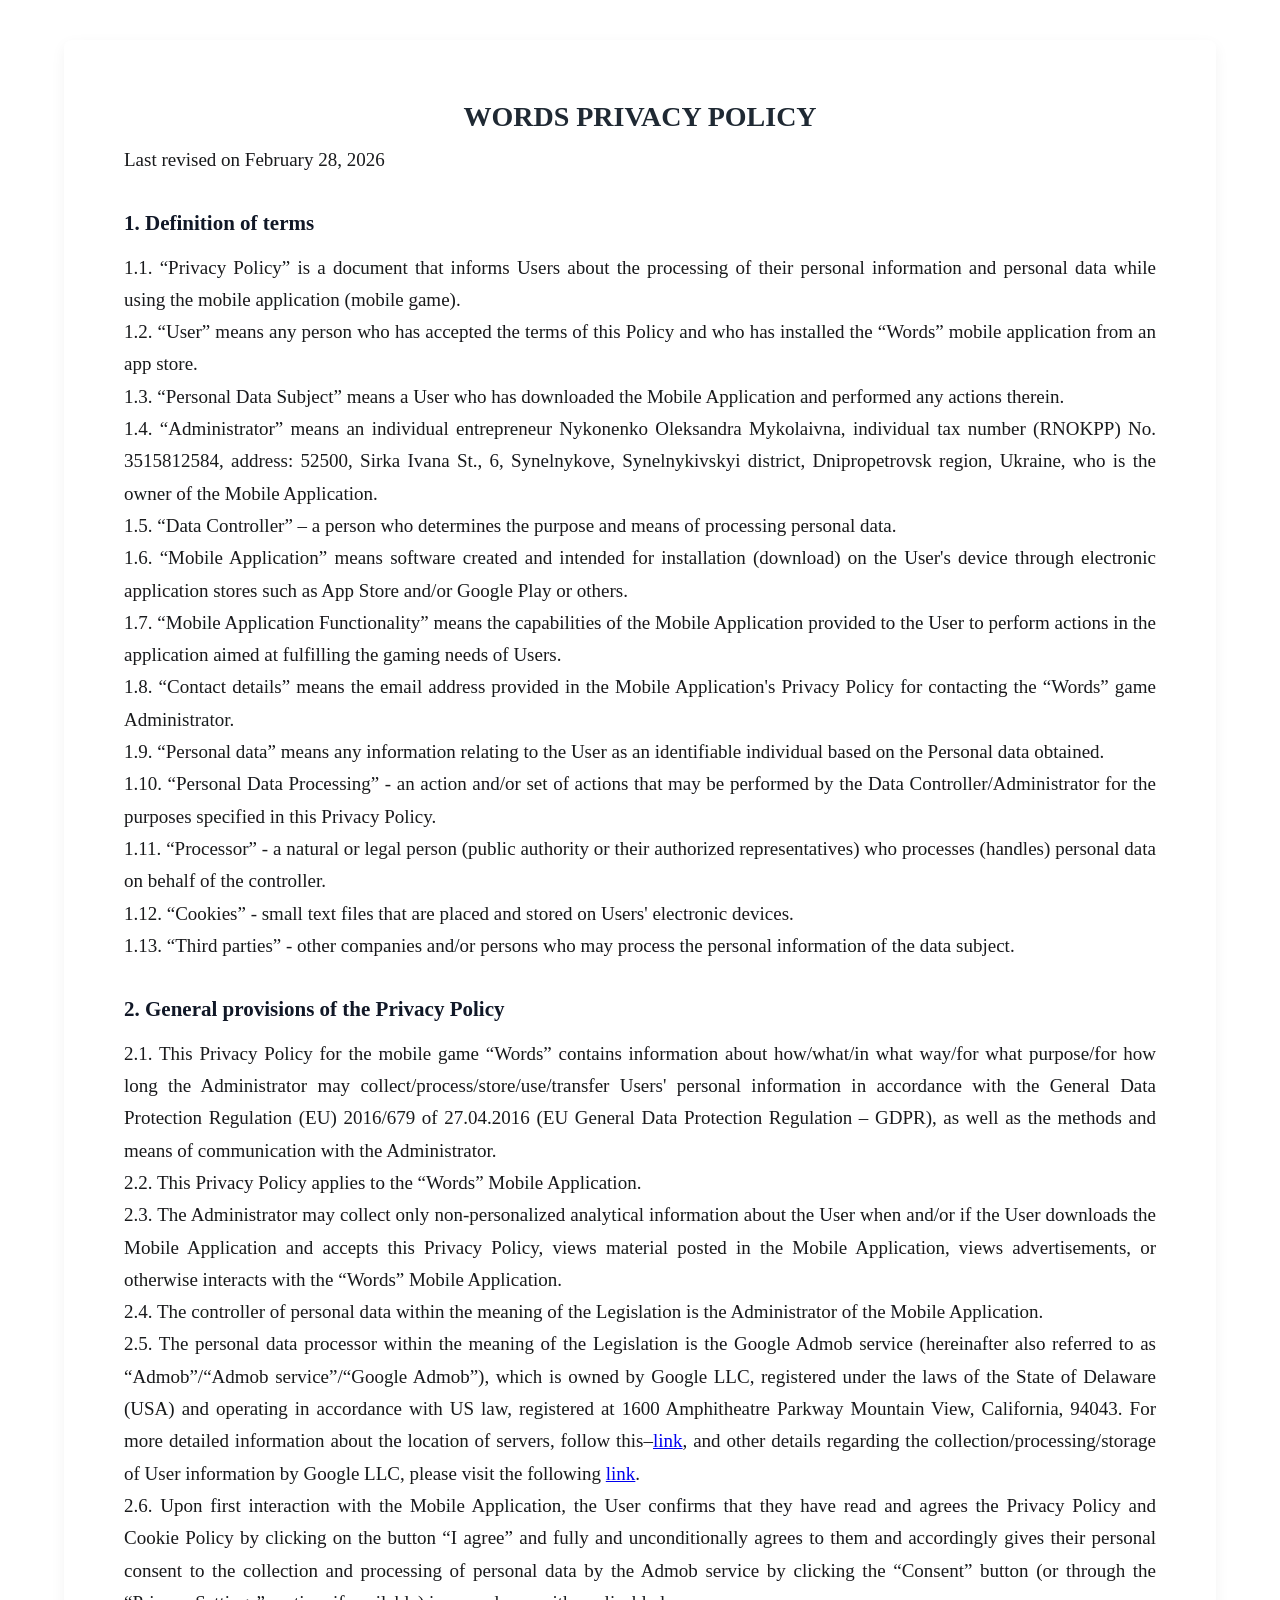
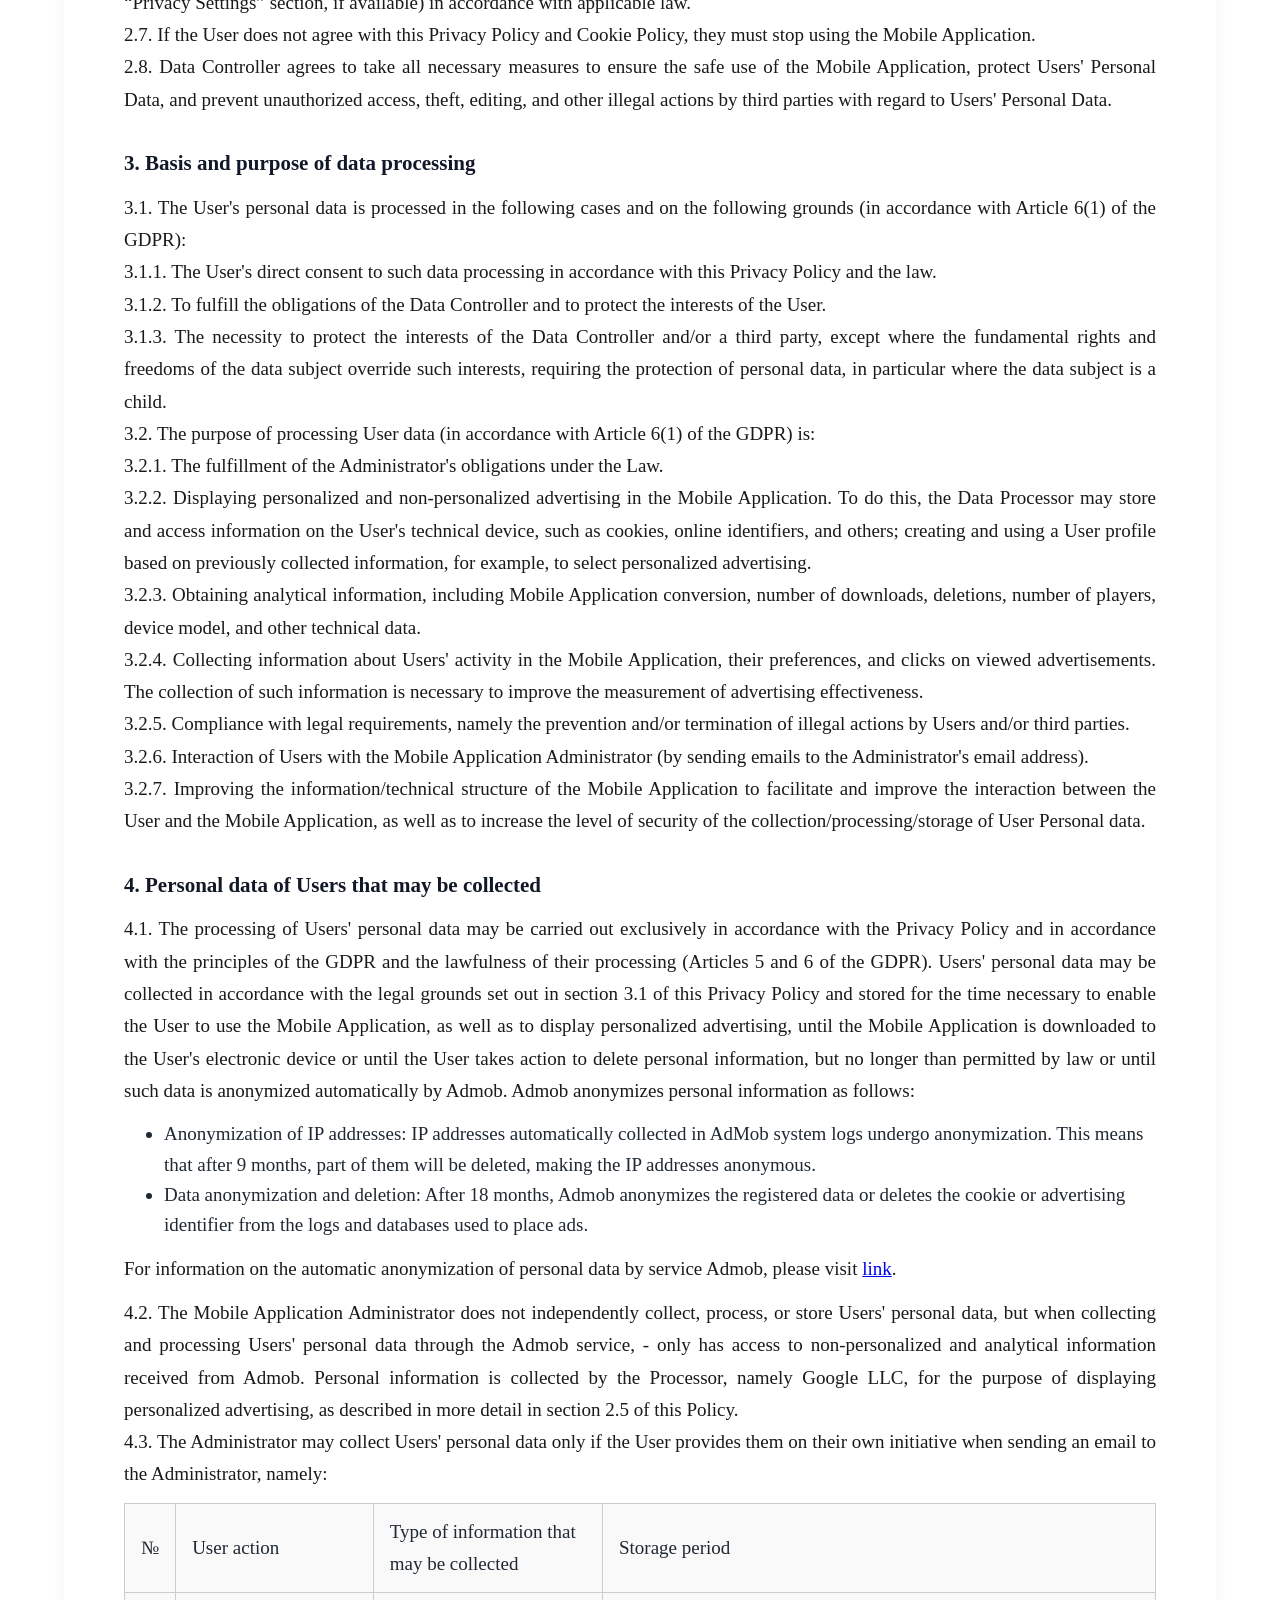
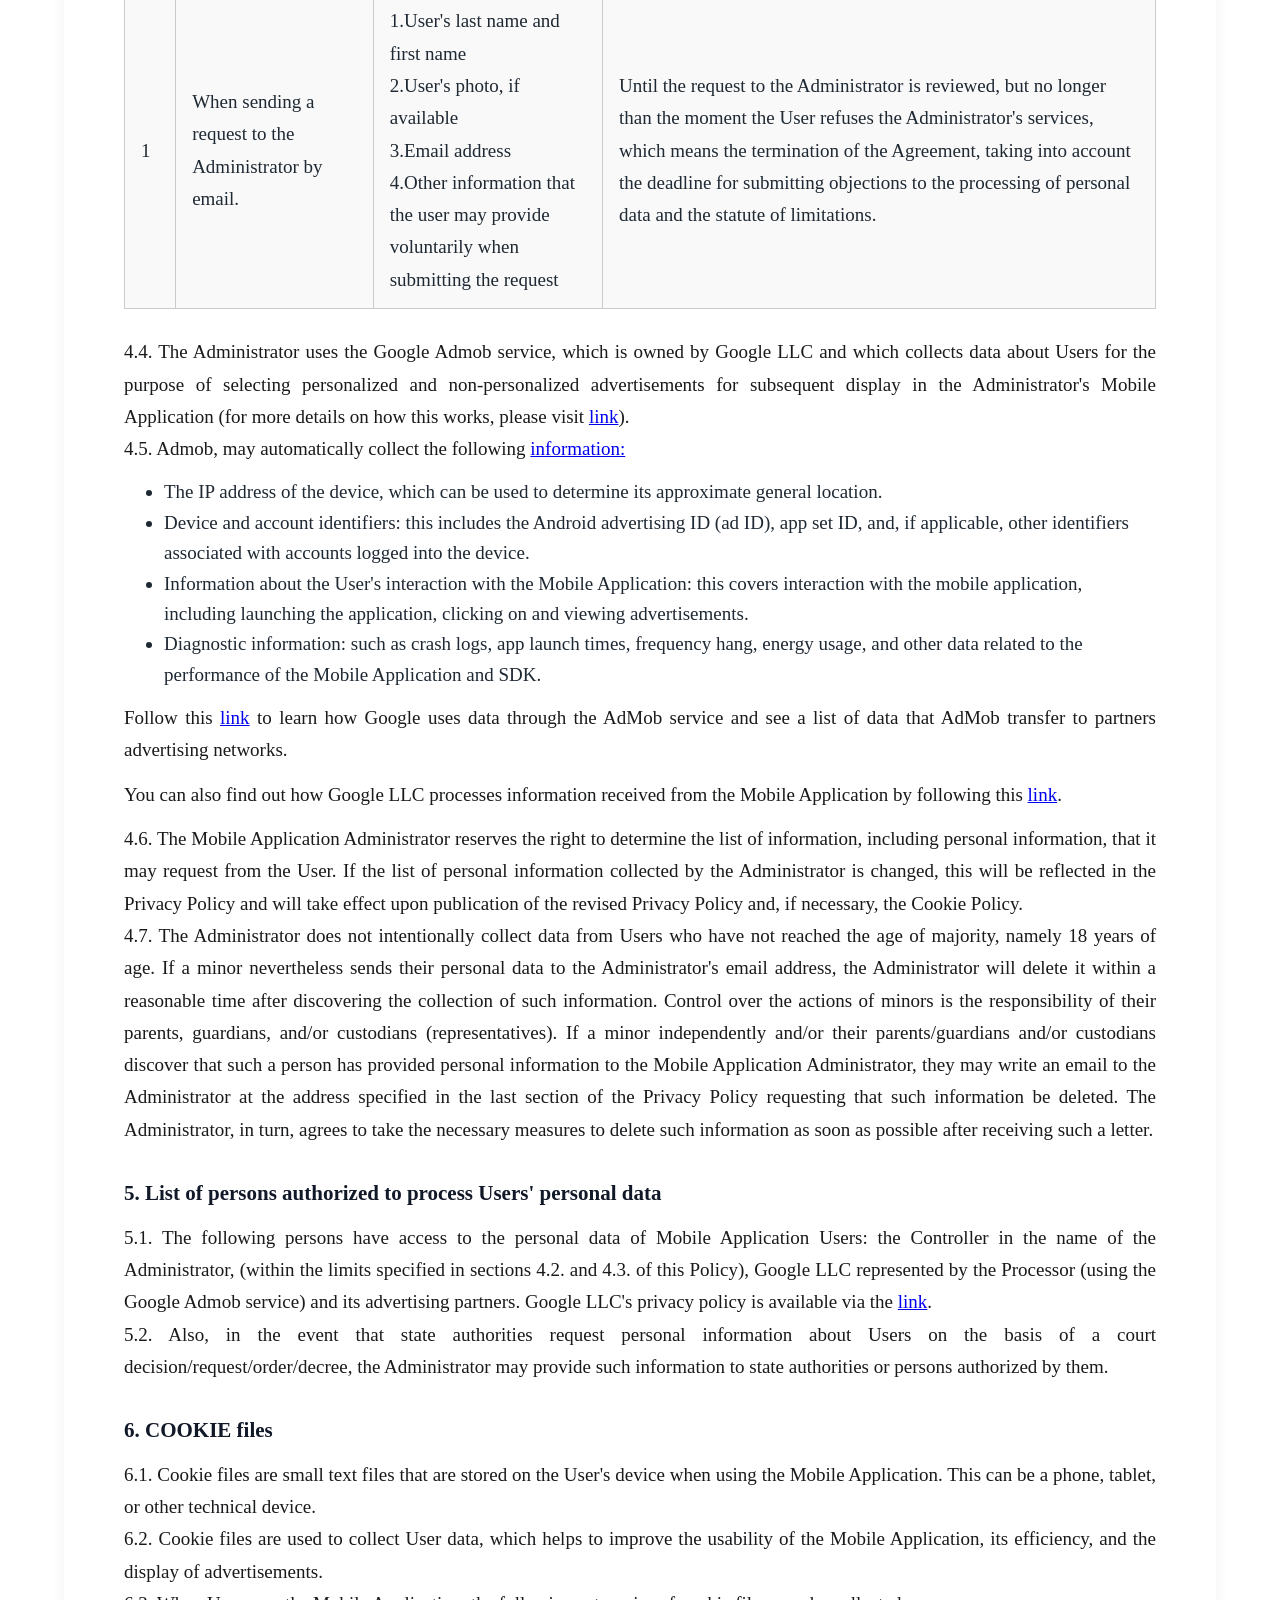
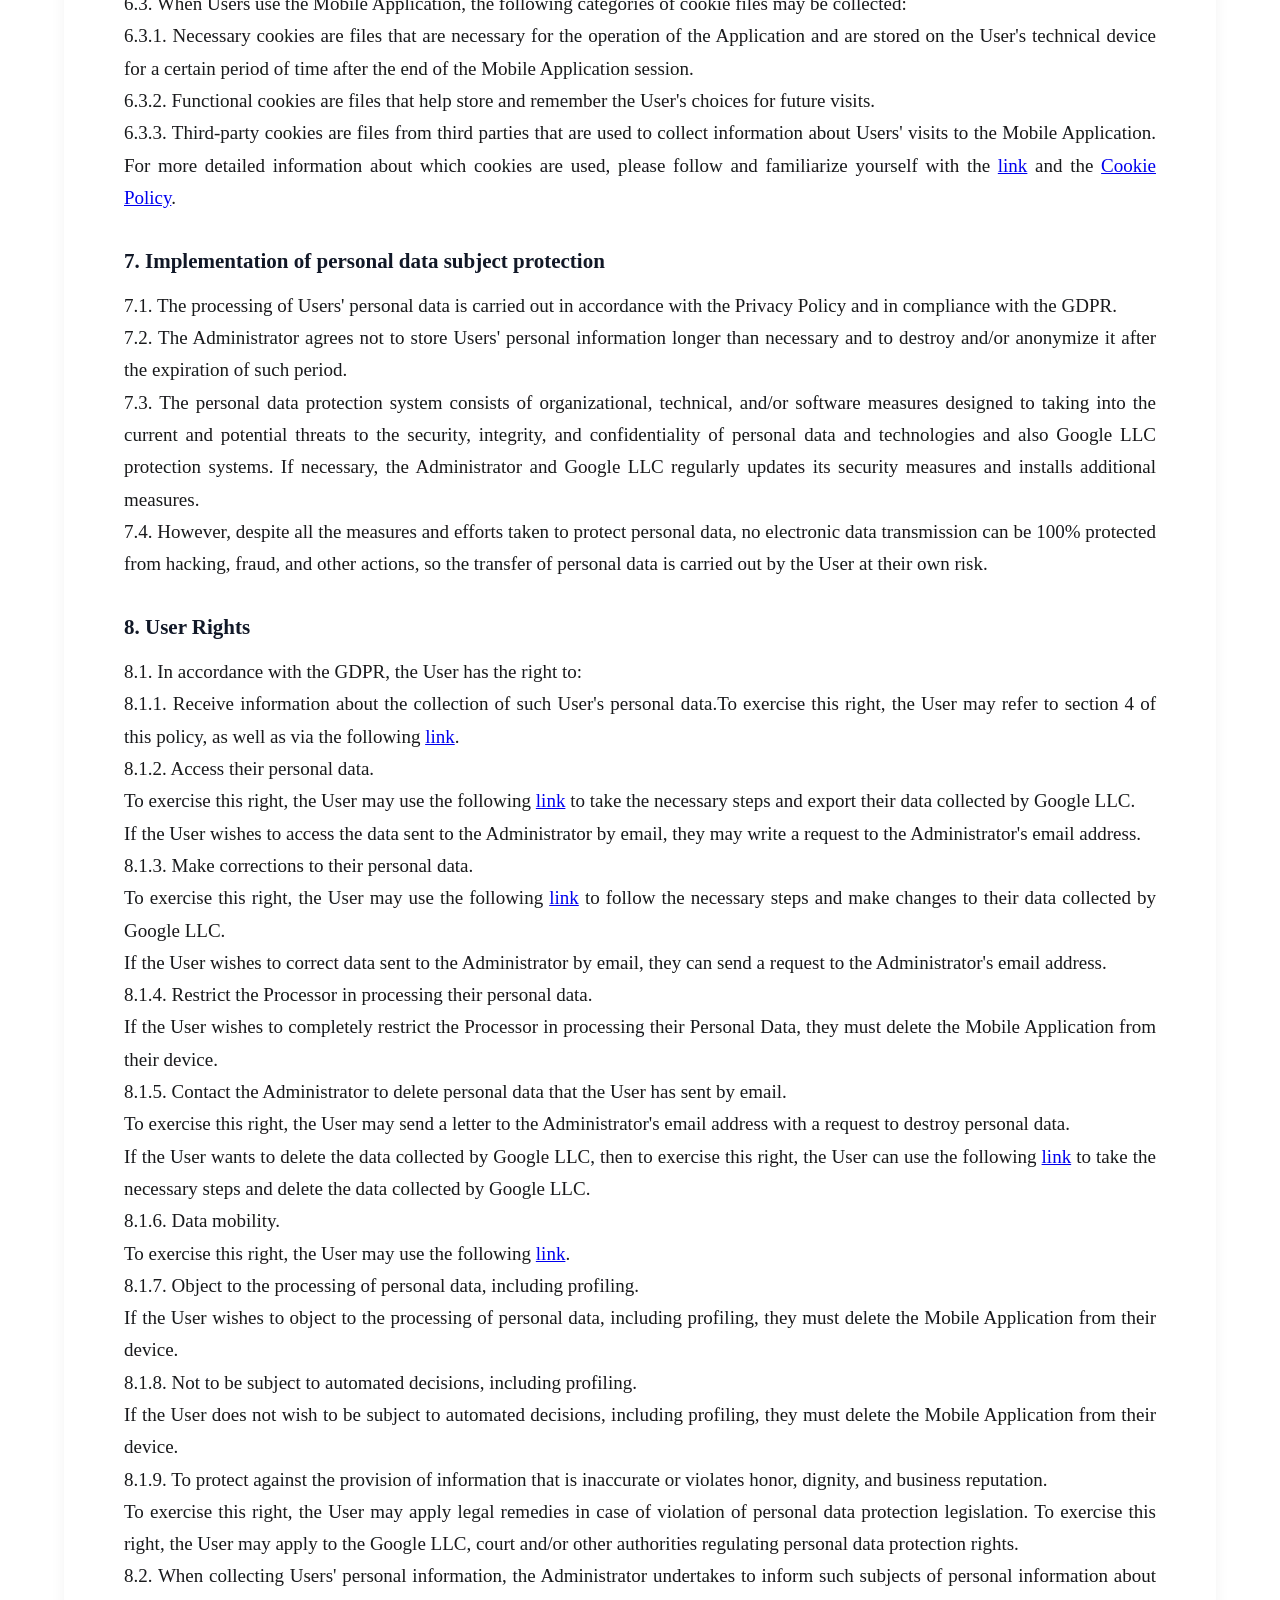
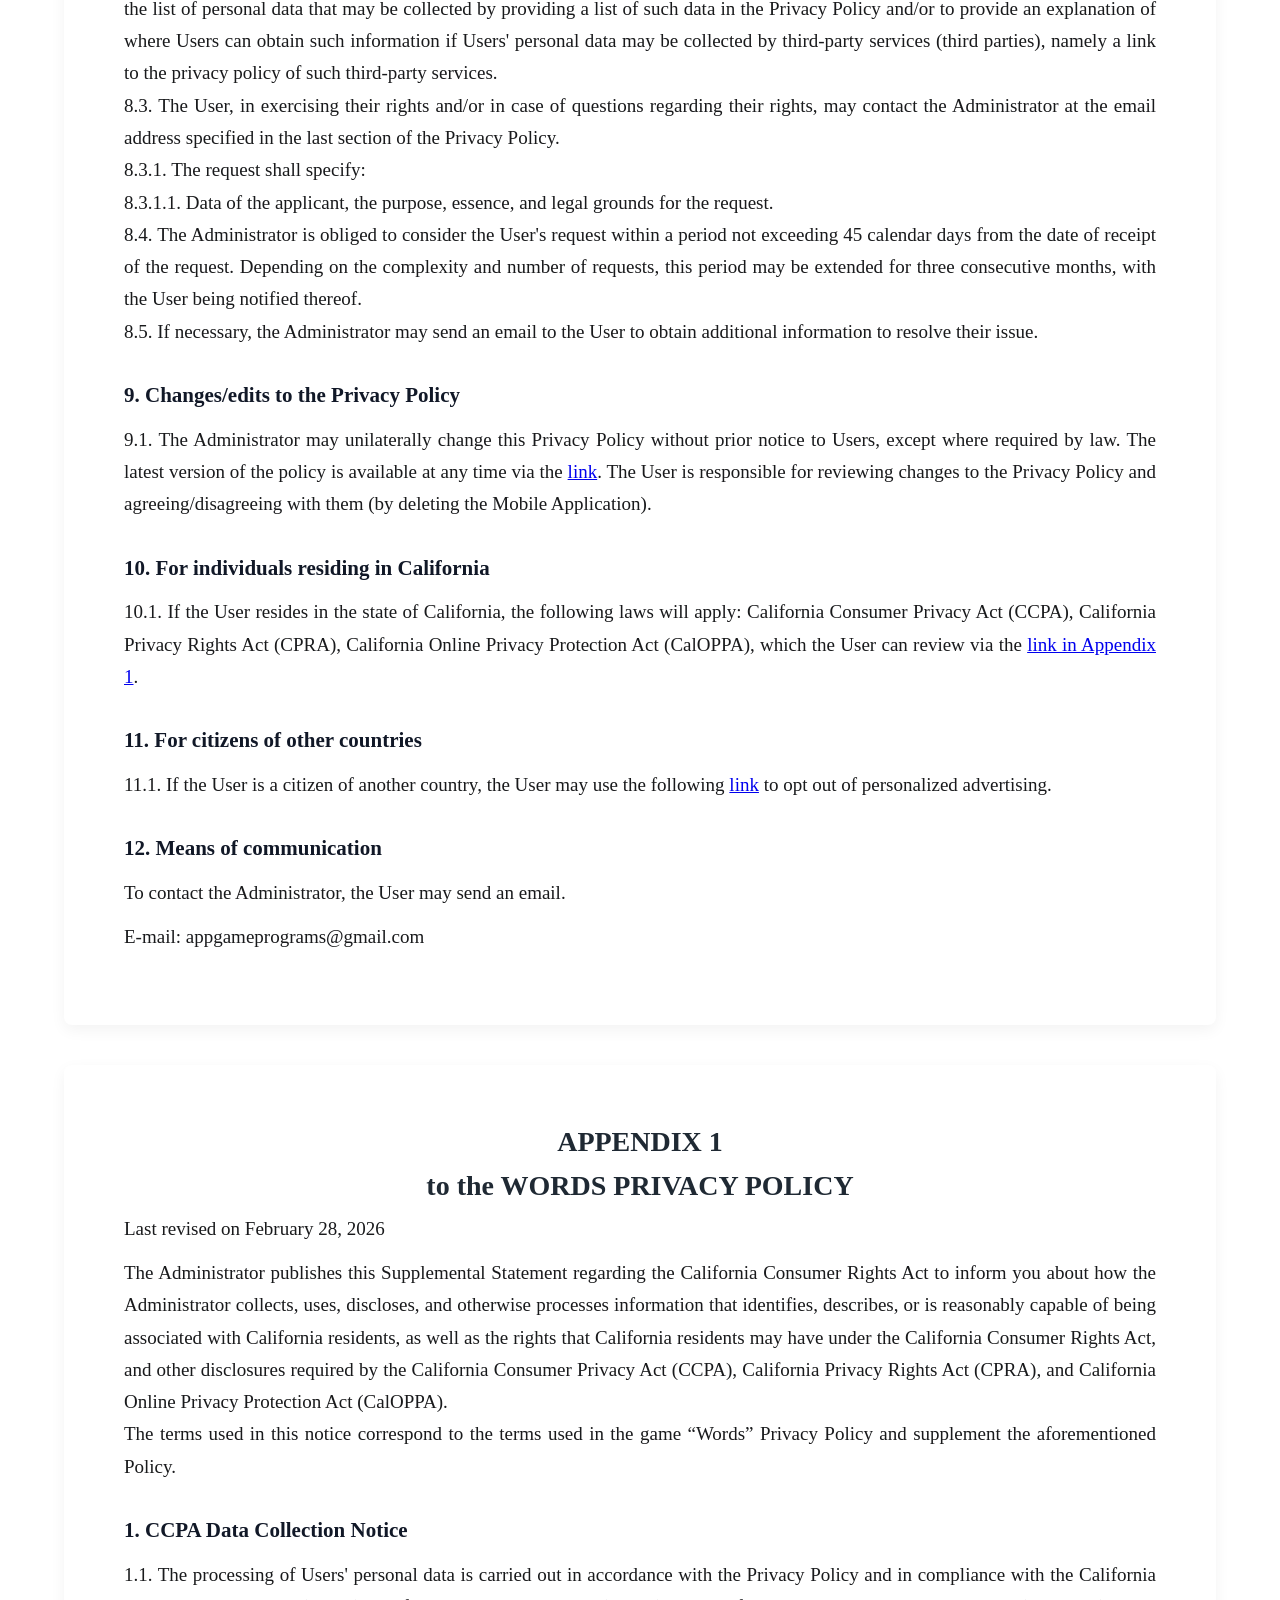
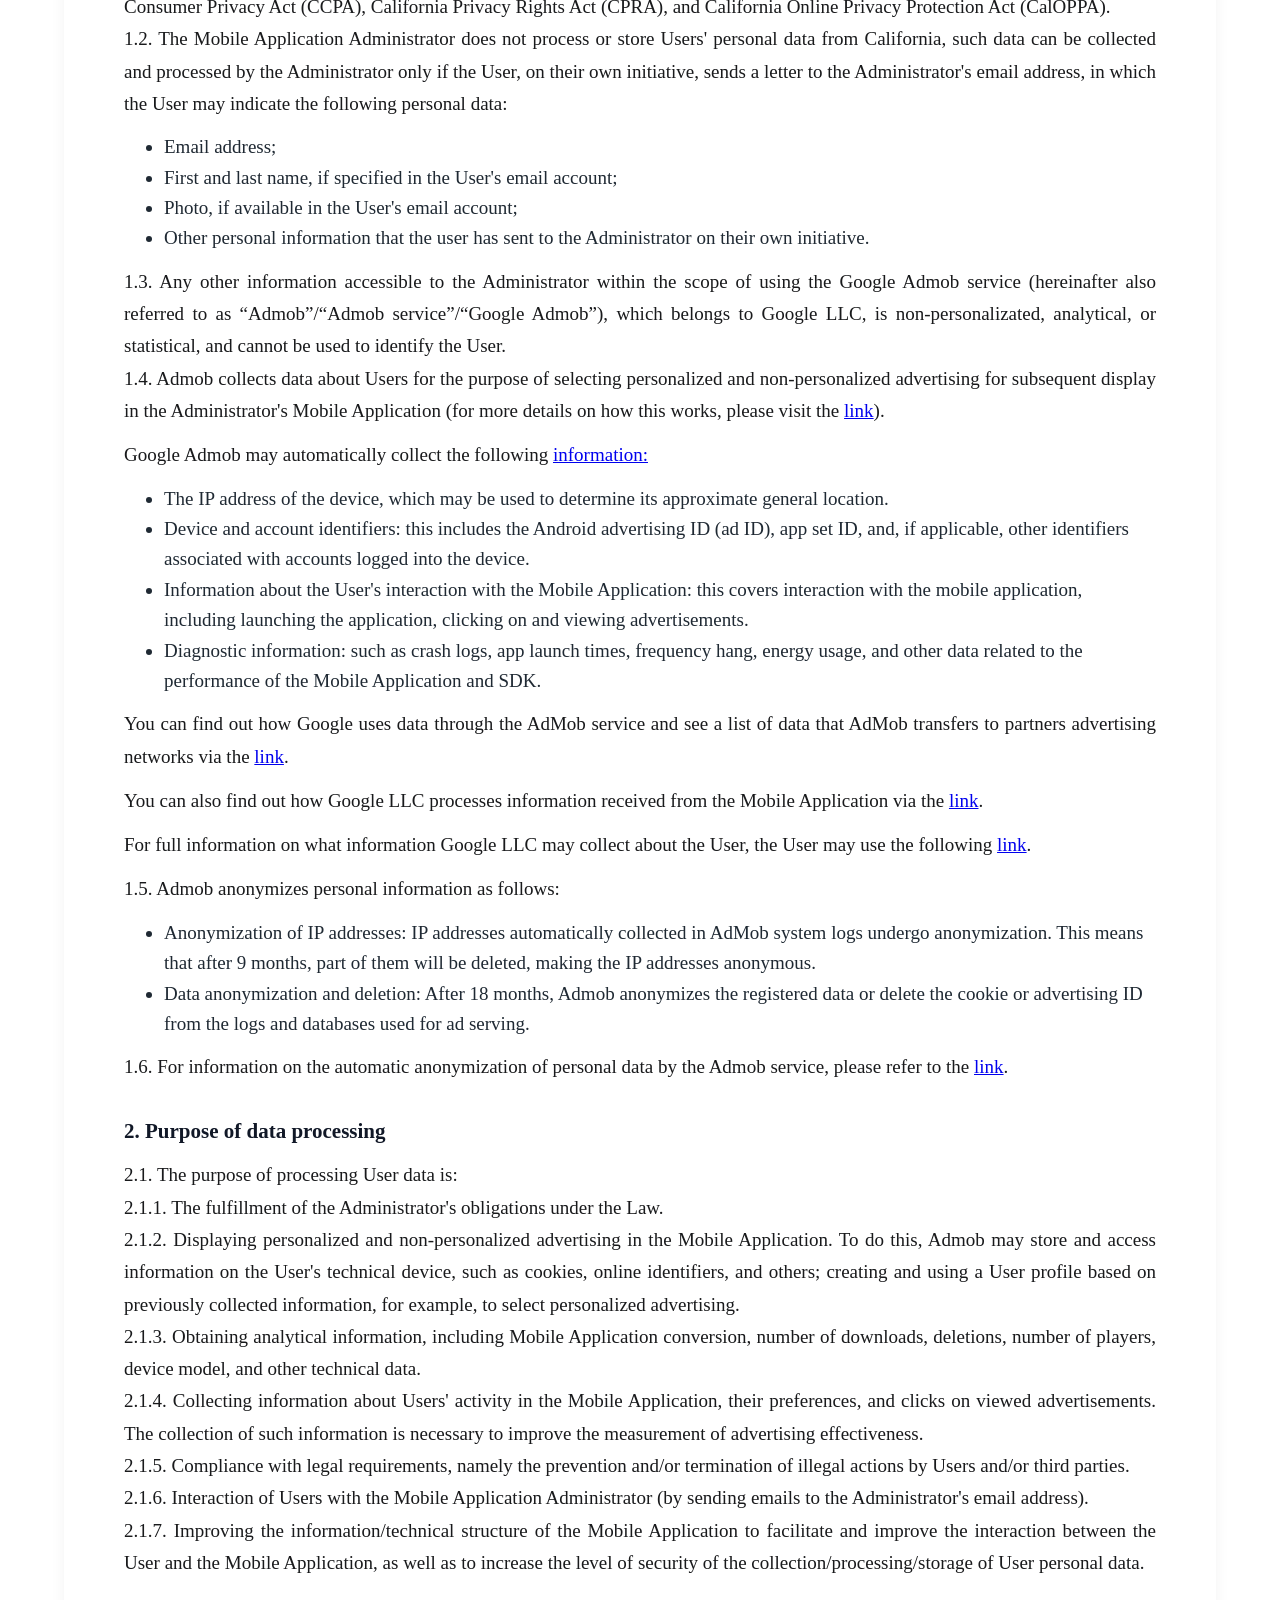
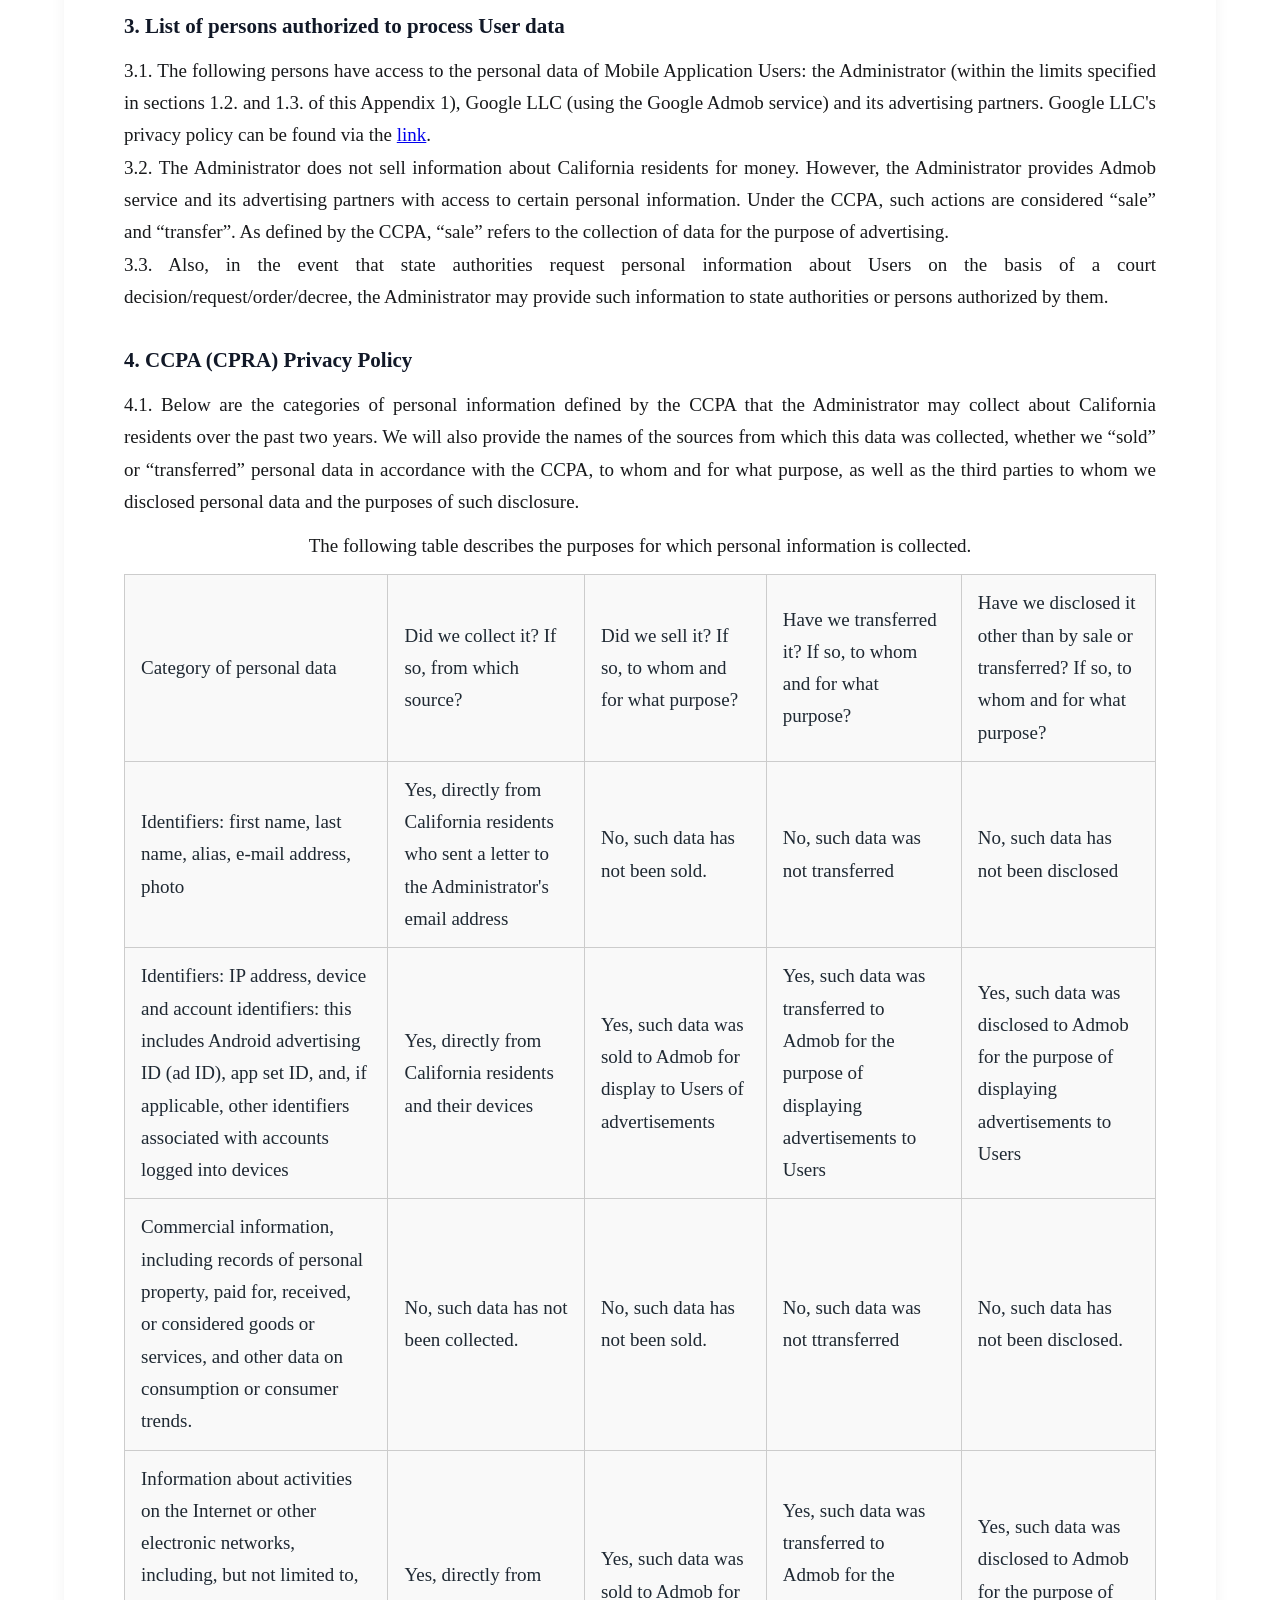
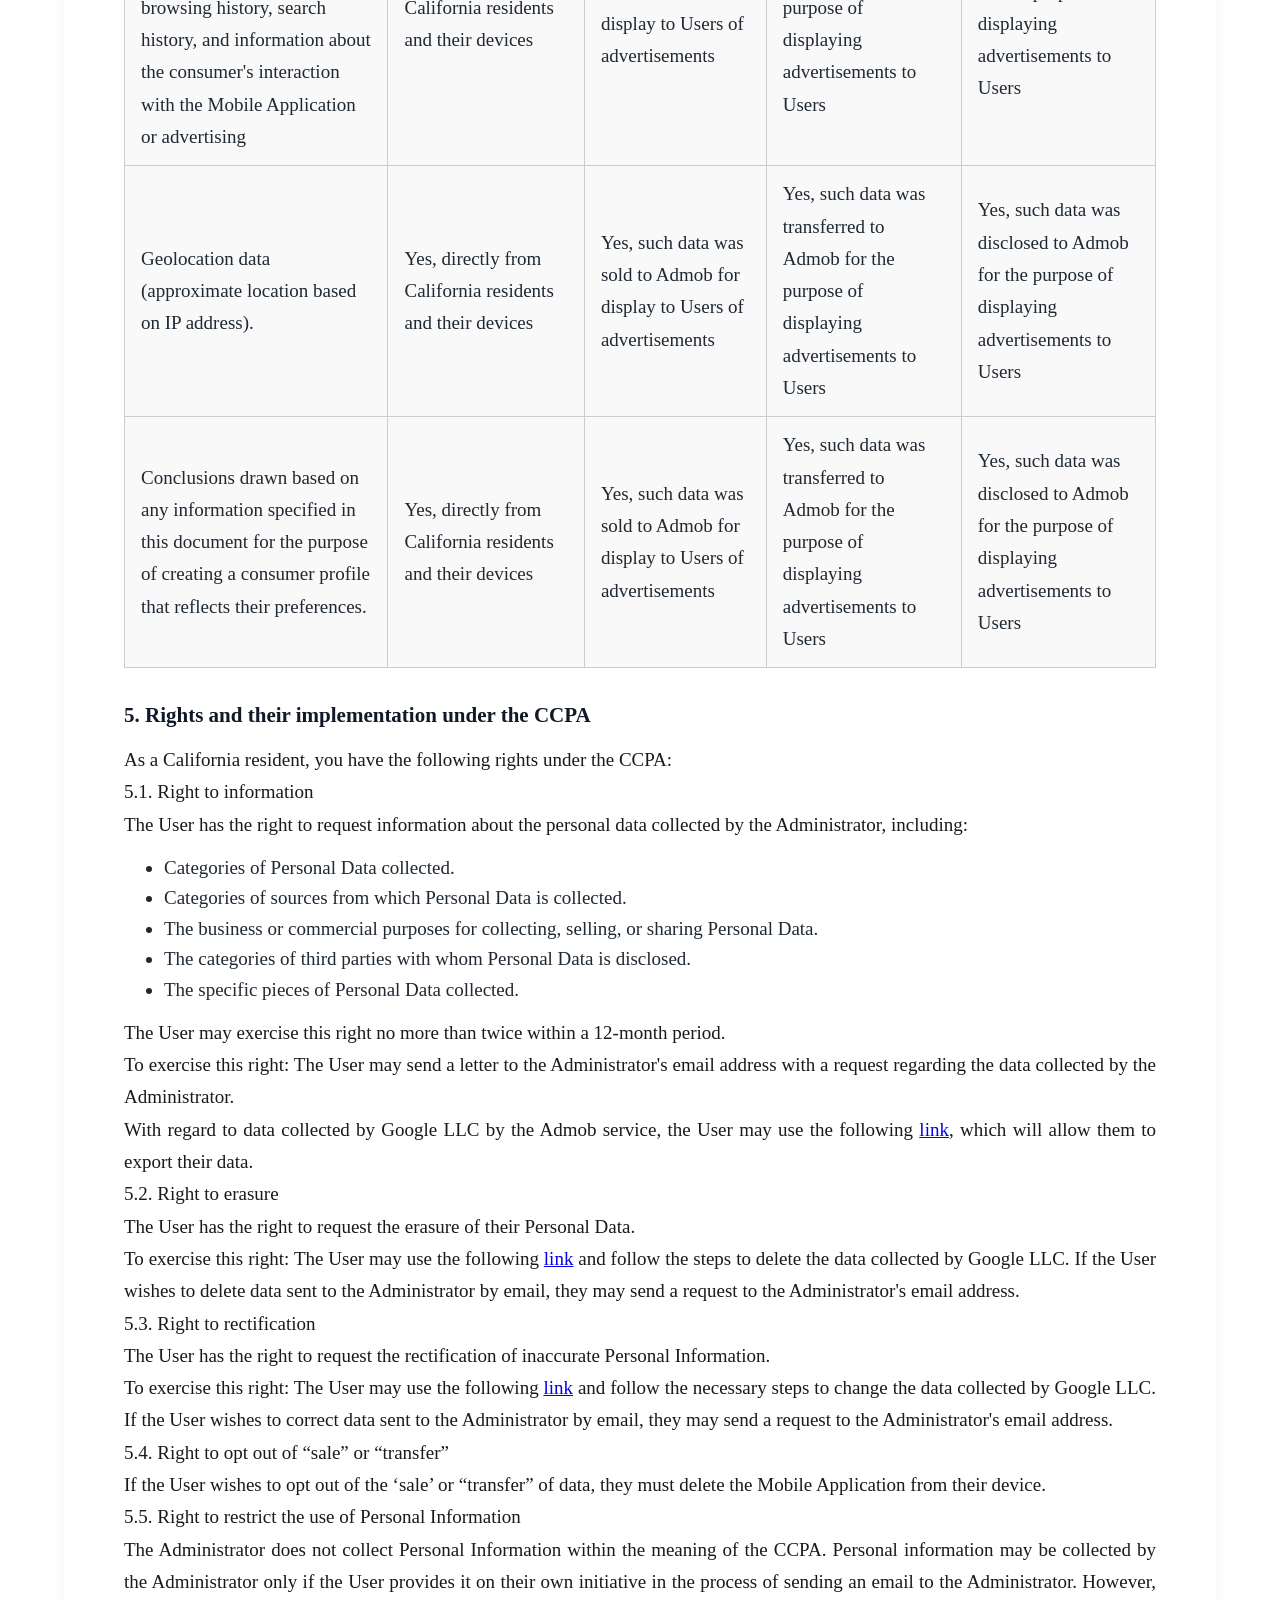
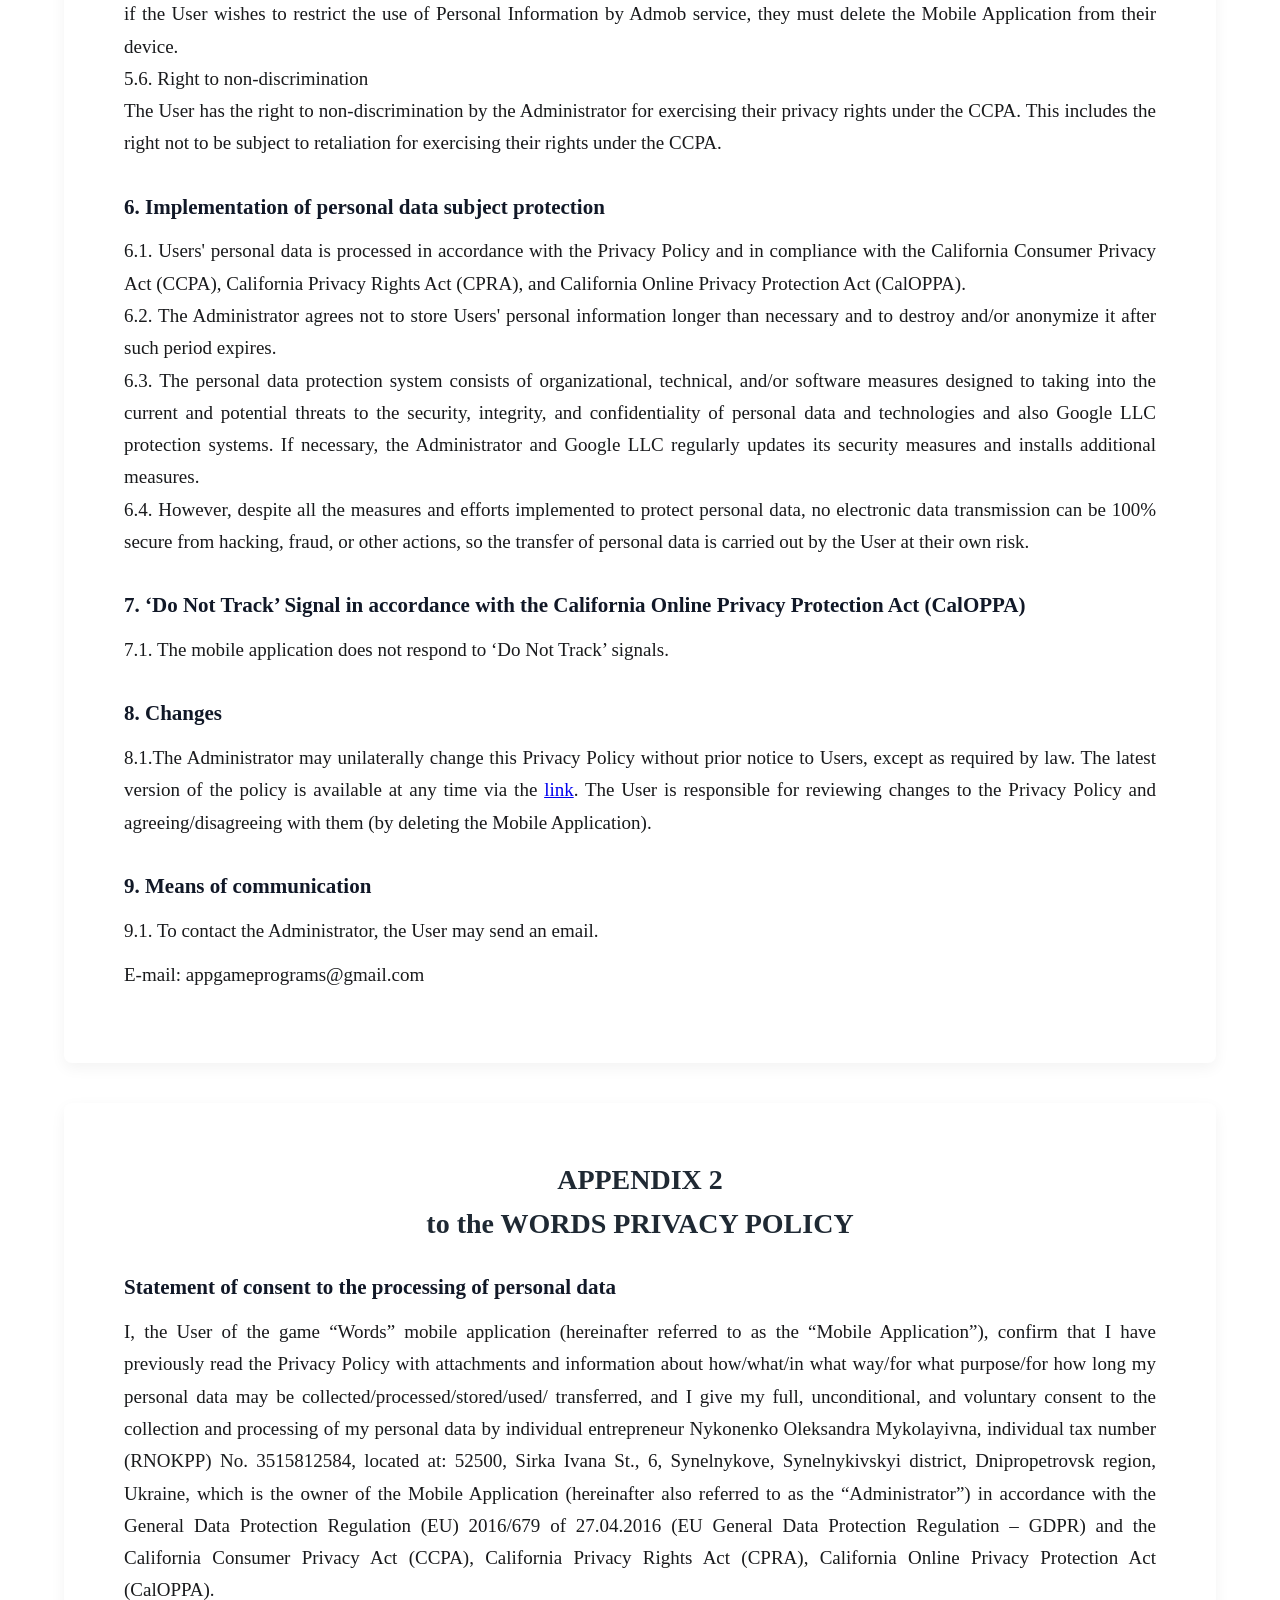
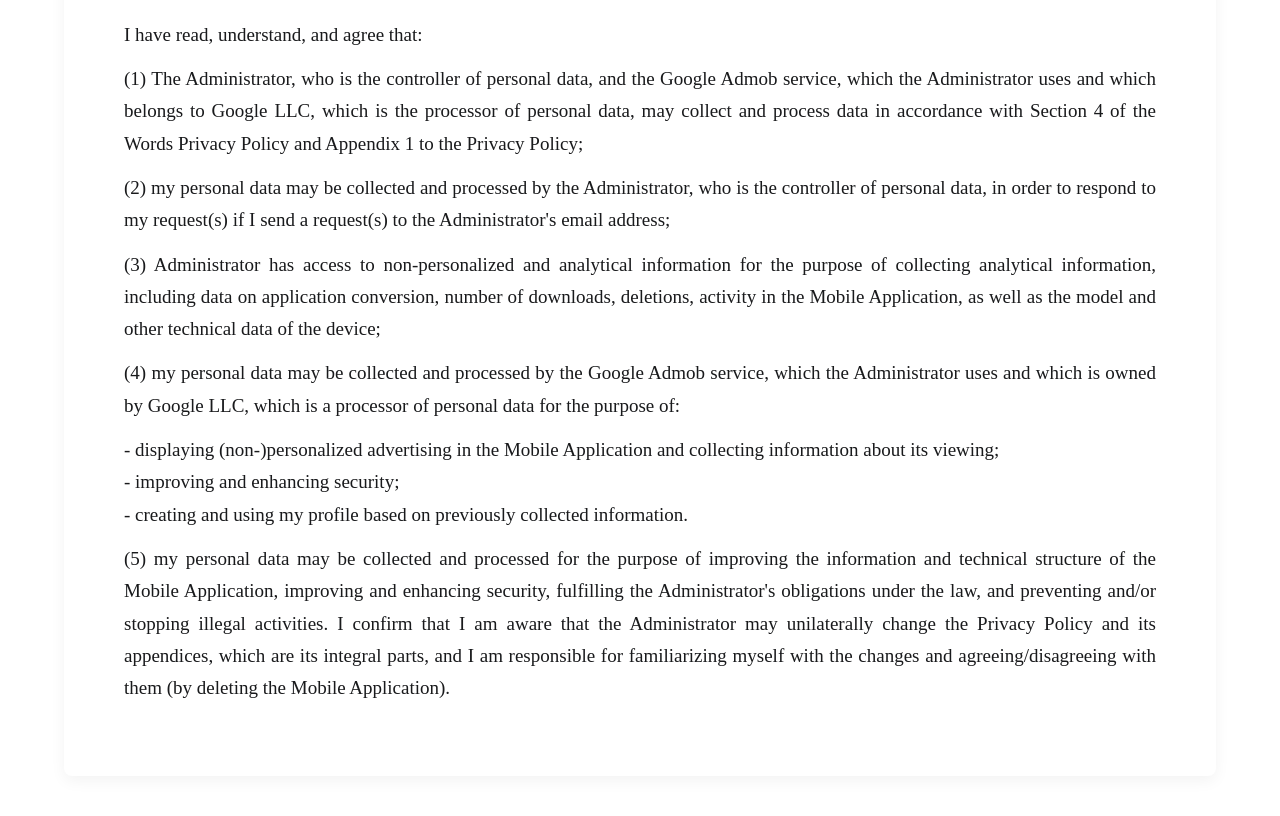
==== index.html @ cbacabda "Add files via upload" ====
<!DOCTYPE html>
<html lang="en">
<head>
    <meta charset="UTF-8">
    <meta name="viewport" content="width=device-width, initial-scale=1.0">
    <title>PRIVACY POLICY</title>
    <link rel="stylesheet" href="styles.css">
</head>
<body>

<div class="container">
    <h1>WORDS PRIVACY POLICY</h1>

		<p>Last revised on February 28, 2026</p>
        <h2>1. Definition of terms</h2>
        <p>
          1.1. “Privacy Policy” is a document that informs Users about the processing of their personal information and personal data while using the mobile application (mobile game).<br>
		  1.2. “User” means any person who has accepted the terms of this Policy and who has installed the “Words” mobile application from an app store.<br>
		  1.3. “Personal Data Subject” means a User who has downloaded the Mobile Application and performed any actions therein.<br>
		  1.4. “Administrator” means an individual entrepreneur Nykonenko Oleksandra Mykolaivna, individual tax number (RNOKPP) No. 3515812584, address: 52500, Sirka Ivana St., 6, Synelnykove, Synelnykivskyi district, Dnipropetrovsk region, Ukraine, who is the owner of the Mobile Application.<br>
		  1.5. “Data Controller” – a person who determines the purpose and means of processing personal data.<br> 
		  1.6. “Mobile Application” means software created and intended for installation (download) on the User's device through electronic application stores such as App Store and/or Google Play or others.<br> 
		  1.7. “Mobile Application Functionality” means the capabilities of the Mobile Application provided to the User to perform actions in the application aimed at fulfilling the gaming needs of Users.<br>
		  1.8. “Contact details” means the email address provided in the Mobile Application's Privacy Policy for contacting the “Words” game Administrator.<br>
		  1.9. “Personal data” means any information relating to the User as an identifiable individual based on the Personal data obtained.<br>
		  1.10. “Personal Data Processing” - an action and/or set of actions that may be performed by the Data Controller/Administrator for the purposes specified in this Privacy Policy.<br>
		  1.11. “Processor” - a natural or legal person (public authority or their authorized representatives) who processes (handles) personal data on behalf of the controller.<br>
		  1.12. “Cookies” - small text files that are placed and stored on Users' electronic devices.<br>
		  1.13. “Third parties” - other companies and/or persons who may process the personal information of the data subject.
        </p>
  
        <h2>2. General provisions of the Privacy Policy</h2>
        <p>
         2.1. This Privacy Policy for the mobile game “Words” contains information about how/what/in what way/for what purpose/for how long the Administrator may collect/process/store/use/transfer Users' personal information in accordance with the General Data Protection Regulation (EU) 2016/679 of 27.04.2016 (EU General Data Protection Regulation – GDPR), as well as the methods and means of communication with the Administrator.<br>
		 2.2. This Privacy Policy applies to the “Words” Mobile Application.<br>
		 2.3. The Administrator may collect only non-personalized analytical information about the User when and/or if the User downloads the Mobile Application and accepts this Privacy Policy, views material posted in the Mobile Application, views advertisements, or otherwise interacts with the “Words” Mobile Application.<br>
		 2.4. The controller of personal data within the meaning of the Legislation is the Administrator of the Mobile Application.<br>
		 2.5. The personal data processor within the meaning of the Legislation is the Google Admob service (hereinafter also referred to as “Admob”/“Admob service”/“Google Admob”), which is owned by Google LLC, registered under the laws of the State of Delaware (USA) and operating in accordance with US law, registered at 1600 Amphitheatre Parkway Mountain View, California, 94043. For more detailed information about the location of servers, follow this–<a href="https://datacenters.google/locations/">link</a>, and other details regarding the collection/processing/storage of User information by Google LLC, please visit the following <a href="https://policies.google.com/privacy">link</a>.<br>
		 2.6. Upon first interaction with the Mobile Application, the User confirms that they have read and agrees the Privacy Policy and Cookie Policy by clicking on the button “I agree” and fully and unconditionally agrees to them and accordingly gives their personal consent to the collection and processing of personal data by the Admob service by clicking the “Consent” button (or through the “Privacy Settings” section, if available) in accordance with applicable law.<br>
		 2.7. If the User does not agree with this Privacy Policy and Cookie Policy, they must stop using the Mobile Application.<br>
		 2.8. Data Controller agrees to take all necessary measures to ensure the safe use of the Mobile Application, protect Users' Personal Data, and prevent unauthorized access, theft, editing, and other illegal actions by third parties with regard to Users' Personal Data.<br>
        </p>
    


        <h2>3. Basis and purpose of data processing</h2>
        <p>
		3.1. The User's personal data is processed in the following cases and on the following grounds (in accordance with Article 6(1) of the GDPR):<br>
		3.1.1. The User's direct consent to such data processing in accordance with this Privacy Policy and the law.<br>
		3.1.2. To fulfill the obligations of the Data Controller and to protect the interests of the User.<br>
		3.1.3. The necessity to protect the interests of the Data Controller and/or a third party, except where the fundamental rights and freedoms of the data subject override such interests, requiring the protection of personal data, in particular where the data subject is a child.<br>
		3.2. The purpose of processing User data (in accordance with Article 6(1) of the GDPR) is:<br>
		3.2.1. The fulfillment of the Administrator's obligations under the Law.<br>
		3.2.2. Displaying personalized and non-personalized advertising in the Mobile Application. To do this, the Data Processor may store and access information on the User's technical device, such as cookies, online identifiers, and others; creating and using a User profile based on previously collected information, for example, to select personalized advertising.<br>
		3.2.3. Obtaining analytical information, including Mobile Application conversion, number of downloads, deletions, number of players, device model, and other technical data.<br>
		3.2.4. Collecting information about Users' activity in the Mobile Application, their preferences, and clicks on viewed advertisements. The collection of such information is necessary to improve the measurement of advertising effectiveness.<br>
		3.2.5. Compliance with legal requirements, namely the prevention and/or termination of illegal actions by Users and/or third parties.<br>
		3.2.6. Interaction of Users with the Mobile Application Administrator (by sending emails to the Administrator's email address).<br>
		3.2.7. Improving the information/technical structure of the Mobile Application to facilitate and improve the interaction between the User and the Mobile Application, as well as to increase the level of security of the collection/processing/storage of User Personal data.<br>
        </p>


  
        <h2>4. Personal data of Users that may be collected</h2>
        <p>
		4.1. The processing of Users' personal data may be carried out exclusively in accordance with the Privacy Policy and in accordance with the principles of the GDPR and the lawfulness of their processing (Articles 5 and 6 of the GDPR).
		Users' personal data may be collected in accordance with the legal grounds set out in section 3.1 of this Privacy Policy and stored for the time necessary to enable the User to use the Mobile Application, as well as to display personalized advertising, until the Mobile Application is downloaded to the User's electronic device or until the User takes action to delete personal information, but no longer than permitted by law or until such data is anonymized automatically by Admob. Admob anonymizes personal information as follows:
        </p>
			<ul>
				<li>Anonymization of IP addresses: IP addresses automatically collected in AdMob system logs undergo anonymization. This means that after 9 months, part of them will be deleted, making the IP addresses anonymous.</li>
				<li>Data anonymization and deletion: After 18 months, Admob anonymizes the registered data or deletes the cookie or advertising identifier from the logs and databases used to place ads.</li>
			</ul>

        <p>
		For information on the automatic anonymization of personal data by service Admob, please visit <a href="https://support.google.com/admob/answer/7665968">link</a>.
		</p>
 
		<p>
		4.2. The Mobile Application Administrator does not independently collect, process, or store Users' personal data, but when collecting and processing Users' personal data through the Admob service, - only has access to non-personalized and analytical information received from Admob. Personal information is collected by the Processor, namely Google LLC, for the purpose of displaying personalized advertising, as described in more detail in section 2.5 of this Policy.<br>
		4.3. The Administrator may collect Users' personal data only if the User provides them on their own initiative when sending an email to the Administrator, namely:
		</p>
		<div class="table-wrapper">
		 <table class="four-column-table">
		  <tr>
			<td>№</td>
			<td>User action</td>
			<td>Type of information that may be collected</td>
			<td>Storage period</td>
		  </tr>
		   <tr>
			<td>1</td>
			<td>When sending a request to the Administrator by email.</td>
			<td>1.User's last name and first name<br> 2.User's photo, if available <br>3.Email address <br>4.Other information that the user may provide voluntarily when submitting the request</td>
			<td>Until the request to the Administrator is reviewed, but no longer than the moment the User refuses the Administrator's services, which means the termination of the Agreement, taking into account the deadline for submitting objections to the processing of personal data and the statute of limitations.</td>
		  </tr>
		</table>
		</div>
		<br>
		<p>
		4.4. The Administrator uses the Google Admob service, which is owned by Google LLC and which collects data about Users for the purpose of selecting personalized and non-personalized advertisements for subsequent display in the Administrator's Mobile Application (for more details on how this works, please visit <a href="https://policies.google.com/technologies/partner-sites">link</a>).<br>
		4.5. Admob, may automatically collect the following <a href="https://developers.google.com/admob/android/privacy/play-data-disclosure">information:</a>
		</p>
		<ul>
				<li>The IP address of the device, which can be used to determine its approximate general location.</li>
				<li>Device and account identifiers: this includes the Android advertising ID (ad ID), app set ID, and, if applicable, other identifiers associated with accounts logged into the device.</li>
				<li>Information about the User's interaction with the Mobile Application: this covers interaction with the mobile application, including launching the application, clicking on and viewing advertisements.</li>
				<li>Diagnostic information: such as crash logs, app launch times, frequency hang, energy usage, and other data related to the performance of the Mobile Application and SDK.</li>
			</ul>
		
		
		<p>
         Follow this <a href="https://support.google.com/admob/answer/7665968">link</a> to learn how Google uses data through the AdMob service and see a list of data that AdMob transfer to partners advertising networks.
        </p>
		
		<p>
         You can also find out how Google LLC processes information received from the Mobile Application by following this <a href="https://policies.google.com/technologies/partner-sites">link</a>.
        </p>
		<p>
         4.6. The Mobile Application Administrator reserves the right to determine the list of information, including personal information, that it may request from the User. If the list of personal information collected by the Administrator is changed, this will be reflected in the Privacy Policy and will take effect upon publication of the revised Privacy Policy and, if necessary, the Cookie Policy.<br>
         4.7. The Administrator does not intentionally collect data from Users who have not reached the age of majority, namely 18 years of age. If a minor nevertheless sends their personal data to the Administrator's email address, the Administrator will delete it within a reasonable time after discovering the collection of such information. Control over the actions of minors is the responsibility of their parents, guardians, and/or custodians (representatives). If a minor independently and/or their parents/guardians and/or custodians discover that such a 
		 person has provided personal information to the Mobile Application Administrator, they may write an email to the Administrator at the address specified in the last section of the Privacy Policy requesting that such information be deleted. The Administrator, in turn, agrees to take the necessary measures to delete such information as soon as possible after receiving such a letter.
		</p>
 
        <h2>5. List of persons authorized to process Users' personal data</h2>
        <p>
         5.1. The following persons have access to the personal data of Mobile Application Users: the Controller in the name of the Administrator, (within the limits specified in sections 4.2. and 4.3. of this Policy), Google LLC represented by the Processor (using the Google Admob service) and its advertising partners. Google LLC's privacy policy is available via the <a href="https://policies.google.com/privacy">link</a>.<br>
		 5.2. Also, in the event that state authorities request personal information about Users on the basis of a court decision/request/order/decree, the Administrator may provide such information to state authorities or persons authorized by them.
        </p>
  
		<h2>6. COOKIE files</h2>
		<p>
		6.1. Cookie files are small text files that are stored on the User's device when using the Mobile Application. This can be a phone, tablet, or other technical device.<br>
		6.2. Cookie files are used to collect User data, which helps to improve the usability of the Mobile Application, its efficiency, and the display of advertisements.<br>
		6.3. When Users use the Mobile Application, the following categories of cookie files may be collected:<br>
		6.3.1. Necessary cookies are files that are necessary for the operation of the Application and are stored on the User's technical device for a certain period of time after the end of the Mobile Application session.<br>
		6.3.2. Functional cookies are files that help store and remember the User's choices for future visits.<br>
		6.3.3. Third-party cookies are files from third parties that are used to collect information about Users' visits to the Mobile Application. For more detailed information about which cookies are used, please follow and familiarize yourself with the <a href="https://policies.google.com/technologies/cookies">link</a> and the <a href="https://appgameprivacypolicy.github.io/Cookies/">Cookie Policy</a>.		
		</p>
		
		<h2>7. Implementation of personal data subject protection</h2>
		<p>
		7.1. The processing of Users' personal data is carried out in accordance with the Privacy Policy and in compliance with the GDPR.<br>
		7.2. The Administrator agrees not to store Users' personal information longer than necessary and to destroy and/or anonymize it after the expiration of such period.<br>
		7.3. The personal data protection system consists of organizational, technical, and/or software measures designed to taking into the current and potential threats to the security, integrity, and confidentiality of personal data and technologies and also Google LLC protection systems. If necessary, the Administrator and Google LLC regularly updates its security measures and installs additional measures.<br>
		7.4. However, despite all the measures and efforts taken to protect personal data, no electronic data transmission can be 100% protected from hacking, fraud, and other actions, so the transfer of personal data is carried out by the User at their own risk.<br>
		</p>
		
		<h2>8. User Rights</h2>
		<p>
		8.1. In accordance with the GDPR, the User has the right to:<br>
		8.1.1. Receive information about the collection of such User's personal data.To exercise this right, the User may refer to section 4 of this policy, as well as via the following <a href="https://policies.google.com/privacy#infocollect">link</a>.<br>
		8.1.2. Access their personal data.<br> To exercise this right, the User may use the following <a href="https://policies.google.com/privacy#infodelete">link</a> to take the necessary steps and export their data collected by Google LLC.<br> If the User wishes to access the data sent to the Administrator by email, they may write a request to the Administrator's email address.<br>
		8.1.3. Make corrections to their personal data.<br>To exercise this right, the User may use the following <a href="https://policies.google.com/technologies/retention">link</a> to follow the necessary steps and make changes to their data collected by Google LLC.<br>If the User wishes to correct data sent to the Administrator by email, they can send a request to the Administrator's email address.<br>
		8.1.4. Restrict the Processor in processing their personal data.<br>If the User wishes to completely restrict the Processor in processing their Personal Data, they must delete the Mobile Application from their device.<br>
		8.1.5. Contact the Administrator to delete personal data that the User has sent by email.<br>To exercise this right, the User may send a letter to the Administrator's email address with a request to destroy personal data.<br>If the User wants to delete the data collected by Google LLC, then to exercise this right, the User can use the following <a href="https://policies.google.com/privacy#infodelete">link</a> to take the necessary steps and delete the data collected by Google LLC.<br>
		8.1.6. Data mobility.<br>To exercise this right, the User may use the following <a href="https://takeout.google.com/?utm_source=pp">link</a>.<br>
		8.1.7. Object to the processing of personal data, including profiling.<br>If the User wishes to object to the processing of personal data, including profiling, they must delete the Mobile Application from their device.<br>
		8.1.8. Not to be subject to automated decisions, including profiling.<br>If the User does not wish to be subject to automated decisions, including profiling, they must delete the Mobile Application from their device.<br>
		8.1.9. To protect against the provision of information that is inaccurate or violates honor, dignity, and business reputation.<br>To exercise this right, the User may apply legal remedies in case of violation of personal data protection legislation. To exercise this right, the User may apply to the Google LLC, court and/or other authorities regulating personal data protection rights.<br>
		8.2. When collecting Users' personal information, the Administrator undertakes to inform such subjects of personal information about the list of personal data that may be collected by providing a list of such data in the Privacy Policy and/or to provide an explanation of where Users can obtain such information if Users' personal data may be collected by third-party services (third parties), namely a link to the privacy policy of such third-party services.<br>
		8.3. The User, in exercising their rights and/or in case of questions regarding their rights, may contact the Administrator at the email address specified in the last section of the Privacy Policy.<br>
		8.3.1. The request shall specify:<br>
		8.3.1.1. Data of the applicant, the purpose, essence, and legal grounds for the request.<br>
		8.4. The Administrator is obliged to consider the User's request within a period not exceeding 45 calendar days from the date of receipt of the request. Depending on the complexity and number of requests, this period may be extended for three consecutive months, with the User being notified thereof.<br>
		8.5. If necessary, the Administrator may send an email to the User to obtain additional information to resolve their issue.
		</p>
		
		<h2>9. Changes/edits to the Privacy Policy</h2>
		<p>
		9.1. The Administrator may unilaterally change this Privacy Policy without prior notice to Users, except where required by law. The latest version of the policy is available at any time via the <a href="https://appgameprivacypolicy.github.io/">link</a>. 
		The User is responsible for reviewing changes to the Privacy Policy and agreeing/disagreeing with them (by deleting the Mobile Application).
		</p>
		
		<h2>10. For individuals residing in California</h2>
		<p>
		10.1. If the User resides in the state of California, the following laws will apply: California Consumer Privacy Act (CCPA), California Privacy Rights Act (CPRA), California Online Privacy Protection Act (CalOPPA), which the User can review via the <a href="#appendix1">link in Appendix 1</a>.
		</p>
		
		<h2>11. For citizens of other countries</h2>
		<p>
		11.1. If the User is a citizen of another country, the User may use the following <a href="https://support.google.com/My-Ad-Center-Help/answer/12155656">link</a> to opt out of personalized advertising.
		</p>
		
		<h2>12. Means of communication</h2>
		<p>
		To contact the Administrator, the User may send an email.
		</p>
		
		<p>
		E-mail: appgameprograms@gmail.com
		</p>
		

</div>

<div class="container" id="appendix1">
		<h1>APPENDIX 1</h1>
		<h1>to the WORDS PRIVACY POLICY</h1>
	
		
		<p>Last revised on February 28, 2026</p>
		<p>The Administrator publishes this Supplemental Statement regarding the California Consumer Rights Act to inform you about how the Administrator collects, uses, discloses, and otherwise processes information that identifies, describes, or is reasonably capable of being associated with California residents, as well as the rights that California residents may have under the California Consumer Rights Act, and other disclosures required by the California Consumer Privacy Act (CCPA), California Privacy Rights Act (CPRA), and California Online Privacy Protection Act (CalOPPA). <br>The terms used in this notice correspond to the terms used in the game “Words” Privacy Policy and supplement the aforementioned Policy.</p>
		<h2>1. CCPA Data Collection Notice</h2>
		<p>
		1.1. The processing of Users' personal data is carried out in accordance with the Privacy Policy and in compliance with the California Consumer Privacy Act (CCPA), California Privacy Rights Act (CPRA), and California Online Privacy Protection Act (CalOPPA).<br>
		1.2. The Mobile Application Administrator does not process or store Users' personal data from California, such data can be collected and processed by the Administrator only if the User, on their own initiative, sends a letter to the Administrator's email address, in which the User may indicate the following personal data:
		</p>
		<ul>
				<li>Email address;</li>
				<li>First and last name, if specified in the User's email account;</li>
				<li>Photo, if available in the User's email account;</li>
				<li>Other personal information that the user has sent to the Administrator on their own initiative.</li>
		</ul>

		<p>
		1.3. Any other information accessible to the Administrator within the scope of using the Google Admob service (hereinafter also referred to as “Admob”/“Admob service”/“Google Admob”), which belongs to Google LLC, is non-personalizated, analytical, or statistical, and cannot be used to identify the User.<br>
		1.4. Admob collects data about Users for the purpose of selecting personalized and non-personalized advertising for subsequent display in the Administrator's Mobile Application (for more details on how this works, please visit the <a href="https://policies.google.com/technologies/ads">link</a>).
		</p>
		<p>
		Google Admob may automatically collect the following <a href="https://developers.google.com/admob/android/privacy/play-data-disclosure">information:</a>
		</p>
		<ul>
				<li>The IP address of the device, which may be used to determine its approximate general location.</li>
				<li>Device and account identifiers: this includes the Android advertising ID (ad ID), app set ID, and, if applicable, other identifiers associated with accounts logged into the device.</li>
				<li>Information about the User's interaction with the Mobile Application: this covers interaction with the mobile application, including launching the application, clicking on and viewing advertisements.</li>
				<li>Diagnostic information: such as crash logs, app launch times, frequency hang, energy usage, and other data related to the performance of the Mobile Application and SDK.</li>
		</ul>
		<p>
		You can find out how Google uses data through the AdMob service and see a list of data that AdMob transfers to partners advertising networks via the <a href="https://support.google.com/admob/answer/7665968">link</a>.
		</p>	
		<p>
		You can also find out how Google LLC processes information received from the Mobile Application via the <a href="https://policies.google.com/technologies/partner-sites">link</a>.
		</p>
		<p>
		For full information on what information Google LLC may collect about the User, the User may use the following <a href="https://policies.google.com/privacy">link</a>.
		</p>
		<p>
		1.5. Admob anonymizes personal information as follows:
		</p>
		<ul>
				<li>Anonymization of IP addresses: IP addresses automatically collected in AdMob system logs undergo anonymization. This means that after 9 months, part of them will be deleted, making the IP addresses anonymous.</li>
				<li>Data anonymization and deletion: After 18 months, Admob anonymizes the registered data or delete the cookie or advertising ID from the logs and databases used for ad serving.</li>
		</ul>
		<p>
		1.6. For information on the automatic anonymization of personal data by the Admob service, please refer to the <a href="https://support.google.com/admob/answer/7665968">link</a>.
		</p>
		<h2>2. Purpose of data processing</h2>
		<p>
		2.1. The purpose of processing User data is:<br>
		2.1.1. The fulfillment of the Administrator's obligations under the Law.<br>
		2.1.2. Displaying personalized and non-personalized advertising in the Mobile Application. To do this, Admob may store and access information on the User's technical device, such as cookies, online identifiers, and others; creating and using a User profile based on previously collected information, for example, to select personalized advertising.<br>
		2.1.3. Obtaining analytical information, including Mobile Application conversion, number of downloads, deletions, number of players, device model, and other technical data.<br>
		2.1.4. Collecting information about Users' activity in the Mobile Application, their preferences, and clicks on viewed advertisements. The collection of such information is necessary to improve the measurement of advertising effectiveness.<br>
		2.1.5. Compliance with legal requirements, namely the prevention and/or termination of illegal actions by Users and/or third parties.<br>
        2.1.6. Interaction of Users with the Mobile Application Administrator (by sending emails to the Administrator's email address).<br>
		2.1.7. Improving the information/technical structure of the Mobile Application to facilitate and improve the interaction between the User and the Mobile Application, as well as to increase the level of security of the collection/processing/storage of User personal data.
		</p>
		<h2>3. List of persons authorized to process User data</h2>
		<p>
		3.1. The following persons have access to the personal data of Mobile Application Users: the Administrator (within the limits specified in sections 1.2. and 1.3. of this Appendix 1), Google LLC (using the Google Admob service) and its advertising partners. Google LLC's privacy policy can be found via the <a href="https://policies.google.com/privacy">link</a>.<br>
		3.2. The Administrator does not sell information about California residents for money. However, the Administrator provides Admob service and its advertising partners with access to certain personal information. Under the CCPA, such actions are considered “sale” and “transfer”. As defined by the CCPA, “sale” refers to the collection of data for the purpose of advertising.<br>
		3.3. Also, in the event that state authorities request personal information about Users on the basis of a court decision/request/order/decree, the Administrator may provide such information to state authorities or persons authorized by them.<br>
		</p>
		<h2>4. CCPA (CPRA) Privacy Policy</h2>
		<p>
		4.1. Below are the categories of personal information defined by the CCPA that the Administrator may collect about California residents over the past two years. We will also provide the names of the sources from which this data was collected, whether we “sold” or “transferred” personal data in accordance with the CCPA, to whom and for what purpose, as well as the third parties to whom we disclosed personal data and the purposes of  such disclosure.
		</p>
		<p class="center-text">
		The following table describes the purposes for which personal information is collected.
		</p>
		<div class="table-wrapper">
		 <table class="four-column-table">
		  <tr>
			<td>Category of personal data</td>
			<td>Did we collect it? If so, from which source?</td>
			<td>Did we sell it? If so, to whom and for what purpose?</td>
			<td>Have we transferred it? If so, to whom and for what purpose?</td>
			<td>Have we disclosed it other than by sale or transferred? If so, to whom and for what purpose?</td>
		  </tr>
		   <tr>
			<td>Identifiers: first name, last name, alias, e-mail address, photo</td>
			<td>Yes, directly from California residents who sent a letter to the Administrator's email address</td>
			<td>No, such data has not been sold.</td>
			<td>No, such data was not transferred</td>
			<td>No, such data has not been disclosed</td>
		  </tr>
		   <tr>
			<td>Identifiers: IP address, device and account identifiers: this includes Android advertising ID (ad ID), app set ID, and, if applicable, other identifiers associated with accounts logged into devices</td>
			<td>Yes, directly from California residents and their devices</td>
			<td>Yes, such data was sold to Admob  for display to Users of advertisements</td>
			<td>Yes, such data was transferred to Admob for the purpose of displaying advertisements to Users</td>
			<td>Yes, such data was disclosed to Admob for the purpose of displaying advertisements to Users</td>
		  </tr>
		   <tr>
			<td>Commercial information, including records of personal property, paid for, received, or considered goods or services, and other data on consumption or consumer trends.</td>
			<td>No, such data has not been collected.</td>
			<td>No, such data has not been sold.</td>
			<td>No, such data was not ttransferred</td>
			<td>No, such data has not been disclosed.</td>
		  </tr>
		   <tr>
			<td>Information about activities on the Internet or other electronic networks, including, but not limited to, browsing history, search history, and information about the consumer's interaction with the Mobile Application or advertising</td>
			<td>Yes, directly from California residents and their devices</td>
			<td>Yes, such data was sold to Admob  for display to Users of advertisements</td>
			<td>Yes, such data was transferred to Admob  for the purpose of displaying advertisements to Users</td>
			<td>Yes, such data was disclosed to Admob for the purpose of displaying advertisements to Users</td>
		  </tr>
		   <tr>
			<td>Geolocation data (approximate location based on IP address).</td>
			<td>Yes, directly from California residents and their devices</td>
			<td>Yes, such data was sold to Admob  for display to Users of advertisements</td>
			<td>Yes, such data was transferred to Admob  for the purpose of displaying advertisements to Users</td>
			<td>Yes, such data was disclosed to Admob  for the purpose of displaying advertisements to Users</td>
		  </tr>
		   <tr>
			<td>Conclusions drawn based on any information specified in this document for the purpose of creating a consumer profile that reflects their preferences.</td>
			<td>Yes, directly from California residents and their devices</td>
			<td>Yes, such data was sold to Admob  for display to Users of advertisements</td>
			<td>Yes, such data was transferred to Admob  for the purpose of displaying advertisements to Users</td>
			<td>Yes, such data was disclosed to Admob for the purpose of displaying advertisements to Users</td>
		  </tr>
		</table>
		</div>
		<h2>5. Rights and their implementation under the CCPA</h2>
		<p>
		As a California resident, you have the following rights under the CCPA:<br>
		5.1. Right to information<br>
		The User has the right to request information about the personal data collected by the Administrator, including:<br>
		<ul>
				<li>Categories of Personal Data collected.</li>
				<li>Categories of sources from which Personal Data is collected.</li>
				<li>The business or commercial purposes for collecting, selling, or sharing Personal Data.</li>
				<li>The categories of third parties with whom Personal Data is disclosed.</li>
				<li>The specific pieces of Personal Data collected.</li>
		</ul>
		</p>
		<p>
		The User may exercise this right no more than twice within a 12-month period.<br>
		To exercise this right: The User may send a letter to the Administrator's email address with a request regarding the data collected by the Administrator.<br>
		With regard to data collected by Google LLC by the Admob service, the User may use the following <a href="https://policies.google.com/privacy#infodelete">link</a>, which will allow them to export their data.<br>
		5.2. Right to erasure<br>
		The User has the right to request the erasure of their Personal Data.<br>
		To exercise this right: The User may use the following <a href="https://policies.google.com/privacy#infodelete">link</a> and follow the steps to delete the data collected by Google LLC. If the User wishes to delete data sent to the Administrator by email, they may send a request to the Administrator's email address.<br>
		5.3. Right to rectification<br>
		The User has the right to request the rectification of inaccurate Personal Information.<br>To exercise this right: The User may use the following <a href="https://policies.google.com/technologies/retention">link</a> and follow the necessary steps to change the data collected by Google LLC. If the User wishes to correct data sent to the Administrator by email, they may send a request to the Administrator's email address.<br>
		5.4. Right to opt out of “sale” or “transfer”<br>If the User wishes to opt out of the ‘sale’ or “transfer” of data, they must delete the Mobile Application from their device.<br>
		5.5. Right to restrict the use of Personal Information<br>The Administrator does not collect Personal Information within the meaning of the CCPA. Personal information may be collected by the Administrator only if the User provides it on their own initiative in the process of sending an email to the Administrator. However, if the User wishes to restrict the use of Personal Information by Admob service, they must delete the Mobile Application from their device.<br>
		5.6. Right to non-discrimination<br>The User has the right to non-discrimination by the Administrator for exercising their privacy rights under the CCPA. This includes the right not to be subject to retaliation for exercising their rights under the CCPA.<br>
		</p>
		
		<h2>6. Implementation of personal data subject protection</h2>
		<p>
		6.1. Users' personal data is processed in accordance with the Privacy Policy and in compliance with the California Consumer Privacy Act (CCPA), California Privacy Rights Act (CPRA), and California Online Privacy Protection Act (CalOPPA).<br>
		6.2. The Administrator agrees not to store Users' personal information longer than necessary and to destroy and/or anonymize it after such period expires.<br>
		6.3. The personal data protection system consists of organizational, technical, and/or software measures designed to taking into the current and potential threats to the security, integrity, and confidentiality of personal data and technologies and also Google LLC protection systems. If necessary, the Administrator and Google LLC regularly updates its security measures and installs additional measures.<br>
		6.4. However, despite all the measures and efforts implemented to protect personal data, no electronic data transmission can be 100% secure from hacking, fraud, or other actions, so the transfer of personal data is carried out by the User at their own risk.<br>
		</p>
		
		<h2>7. ‘Do Not Track’ Signal in accordance with the California Online Privacy Protection Act (CalOPPA)</h2>
		<p>
		7.1. The mobile application does not respond to ‘Do Not Track’ signals.
		</p>
		
		<h2>8. Changes</h2>
		<p>
		8.1.The Administrator may unilaterally change this Privacy Policy without prior notice to Users, except as required by law.
		The latest version of the policy is available at any time via the <a href="https://appgameprivacypolicy.github.io/">link</a>. 
		The User is responsible for reviewing changes to the Privacy Policy and agreeing/disagreeing with them (by deleting the Mobile Application).
		</p>
		<h2>9. Means of communication</h2>
		<p>
		9.1. To contact the Administrator, the User may send an email.
		</p>
		<p>
		E-mail: appgameprograms@gmail.com
		</p>
</div>

<div class="container">
		<h1>APPENDIX 2</h1>
		<h1>to the WORDS PRIVACY POLICY</h1>
		
		<h2>Statement of consent to the processing of personal data</h2>
		<p>
		I, the User of the game “Words” mobile application (hereinafter referred to as the “Mobile Application”), confirm that I have previously read the Privacy Policy with attachments and information 
		about how/what/in what way/for what purpose/for how long my personal data may be collected/processed/stored/used/ transferred, and I give my full, unconditional, and voluntary consent to the collection and processing of my personal 
		data by individual entrepreneur Nykonenko Oleksandra Mykolayivna, individual tax number (RNOKPP) No. 3515812584, located at: 52500, Sirka Ivana St., 6, Synelnykove, Synelnykivskyi district, Dnipropetrovsk region, Ukraine, which is the
		owner of the Mobile Application (hereinafter also referred to as the “Administrator”) in accordance with the General Data Protection Regulation (EU) 2016/679 of 27.04.2016 (EU General Data Protection Regulation – GDPR) 
		and the California Consumer Privacy Act (CCPA), California Privacy Rights Act (CPRA), California Online Privacy Protection Act (CalOPPA).<br>
		</p>
		<p>
		I have read, understand, and agree that:<br>
		</p>
		<p>
		(1) The Administrator, who is the controller of personal data, and the Google Admob service, which the Administrator uses and which belongs to Google LLC, which is the processor of personal data, may collect and process data in accordance with Section 4 of the Words Privacy Policy and Appendix 1 to the Privacy Policy;
		<br>
		</p>
		<p>
		(2) my personal data may be collected and processed by the Administrator, who is the controller of personal data, in order to respond to my request(s) if I send a request(s) to the Administrator's email address;<br>
		</p>
		<p>
		(3) Administrator has access to non-personalized and analytical information for the purpose of collecting analytical information, including data on application conversion, number of downloads, deletions, activity in the Mobile Application, as well as the model and other technical data of the device;
		</p>
		<p>
		(4) my personal data may be collected and processed by the Google Admob service, which the Administrator uses and which is owned by Google LLC, which is a processor of personal data for the purpose of:<br>
		</p>
		<p>
		- displaying (non-)personalized advertising in the Mobile Application and collecting information about its viewing;<br>
		- improving and enhancing security;<br>
		- creating and using my profile based on previously collected information.<br>
		</p>
		<p>
		(5) my personal data may be collected and processed for the purpose of improving the information and technical structure of the Mobile Application, improving and enhancing security, fulfilling the Administrator's obligations under the law, and preventing and/or stopping illegal activities.
		 I confirm that I am aware that the Administrator may unilaterally change the Privacy Policy and its appendices, which are its integral parts, and I am responsible for familiarizing myself with the changes and agreeing/disagreeing with them (by deleting the Mobile Application).
		</p>
		
</div>

</body>
</html>
---- styles.css ----
*,
*::before,
*::after {
    box-sizing: border-box;
    margin: 0;
    padding: 0;
}

/* Страница */
body {
    background: #ffffff;
    color: #1f2933;
    line-height: 1.7;
}

.container {
    width: 90%;
    max-width: 1400px;
    margin: 40px auto;
    padding: clamp(24px, 5vw, 60px);  
    background: white;
    border-radius: 8px;
    box-shadow: 0 5px 15px rgba(0,0,0,0.05);
}



/* Заголовки */
h1 {
    font-size: 28px;
    margin-bottom: 10px;
	line-height: 1.2;
    text-align: center;
}

h2 {
    font-size: 21px;
    margin: 30px 0 10px;
    text-align: left;
    color: #111827;
}

/* Текст */
p {
    font-size: 19px;
    color: #191a1c;
    text-align: justify;
	font-weight: 400;
    margin-bottom: 12px;
}

ul {
    padding-left: 40px;   
    margin-top: 10px;     
    margin-bottom: 12px; 
    list-style-type: disc;
}

li {
    font-size: 19px;
    line-height: 1.6;
}

.four-column-table {
    width: 100%;               
    border-collapse: collapse; 
}

.four-column-table td {
    border: 1px solid #ccc;    
    padding: 12px 16px;         
    text-align: center;    
	text-align: left; 	
    vertical-align: middle;     
    font-size: 19px;
    background: #f9f9f9;
}
.center-text {
	text-align:center;
}

.dash-list {
    list-style: none;
    padding-left: 0;
}

.dash-list li {
    position: relative;
    padding-left: 18px;
}

.dash-list li::before {
    content: "-";    
    position: absolute;
    left: 0;
}
.table-wrapper {
    width: 100%;
    overflow-x: auto;             
}

.four-column-table {
    width: 100%;
    border-collapse: collapse;
    min-width: 600px;             
}


section {
    margin-top: 10px;
}

/* Мобильные устройства */
@media (max-width: 640px) {
    .container {
        margin: 20px auto;  
        padding: 20px;
        border-radius: 8px;
        box-shadow: none;
    }

    h1 {
        font-size: 22px;
    }

    h2 {
        font-size: 16px;
        margin-top: 24px;
	    padding-left: 12px; 
    }

    p {
        font-size: 14px;
    }
	
	 .four-column-table td {
        padding: 8px 10px;
        font-size: 14px;
    }
	
	ul {
        padding-left: 30px;   
    }

    li {
        font-size: 14px;      
        line-height: 1.5;   
    }
}
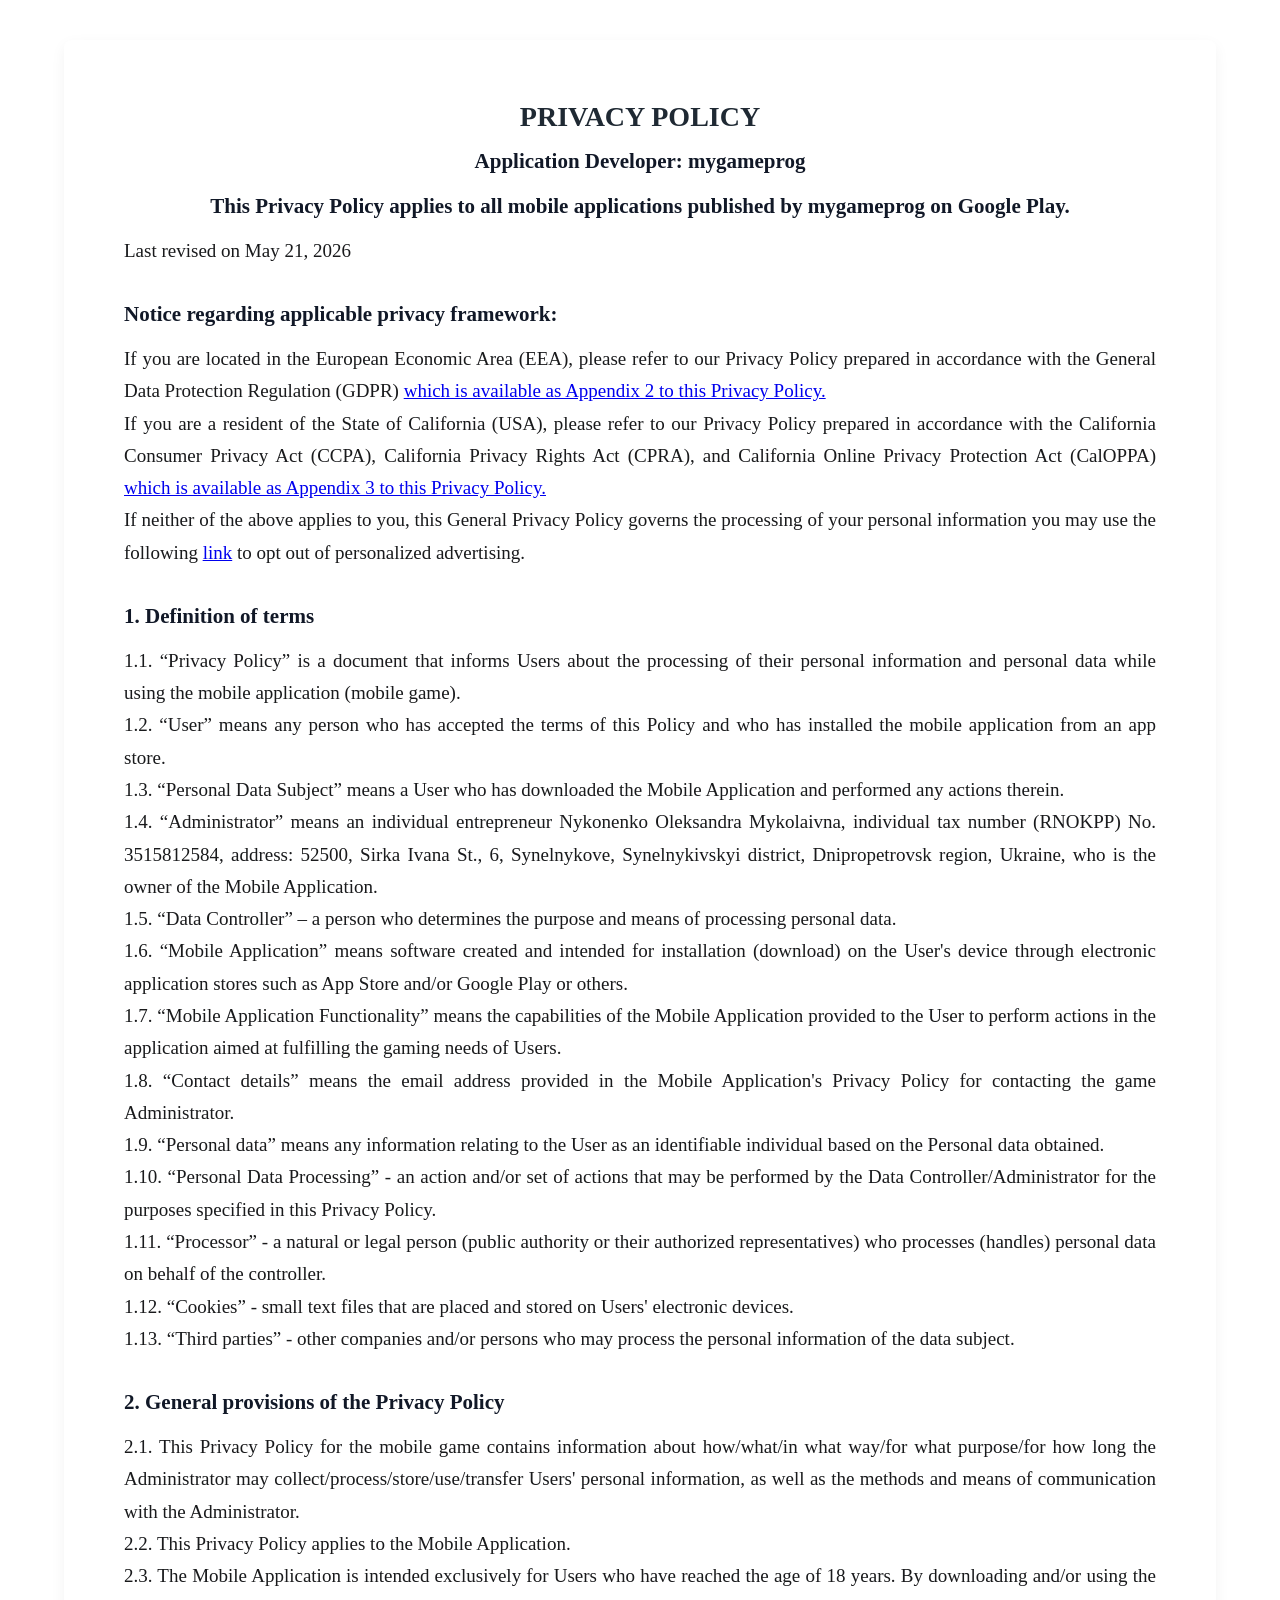
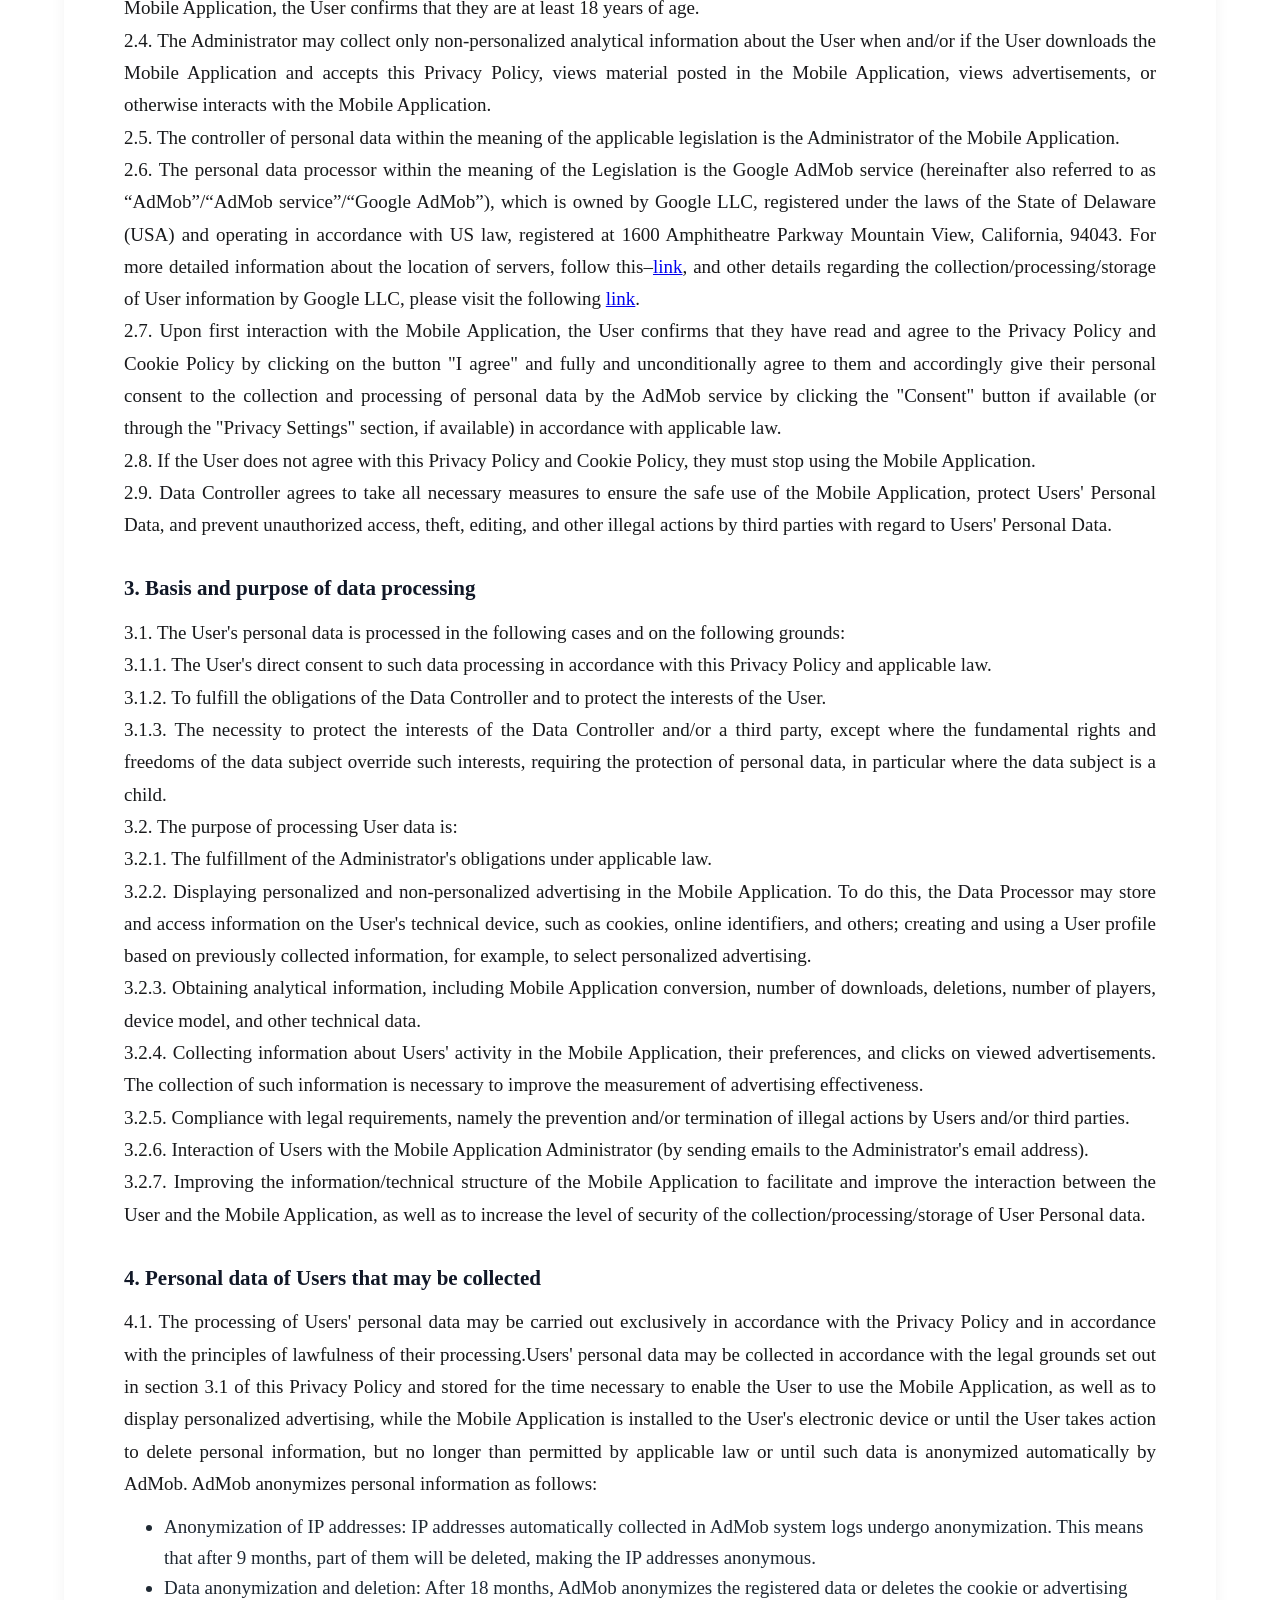
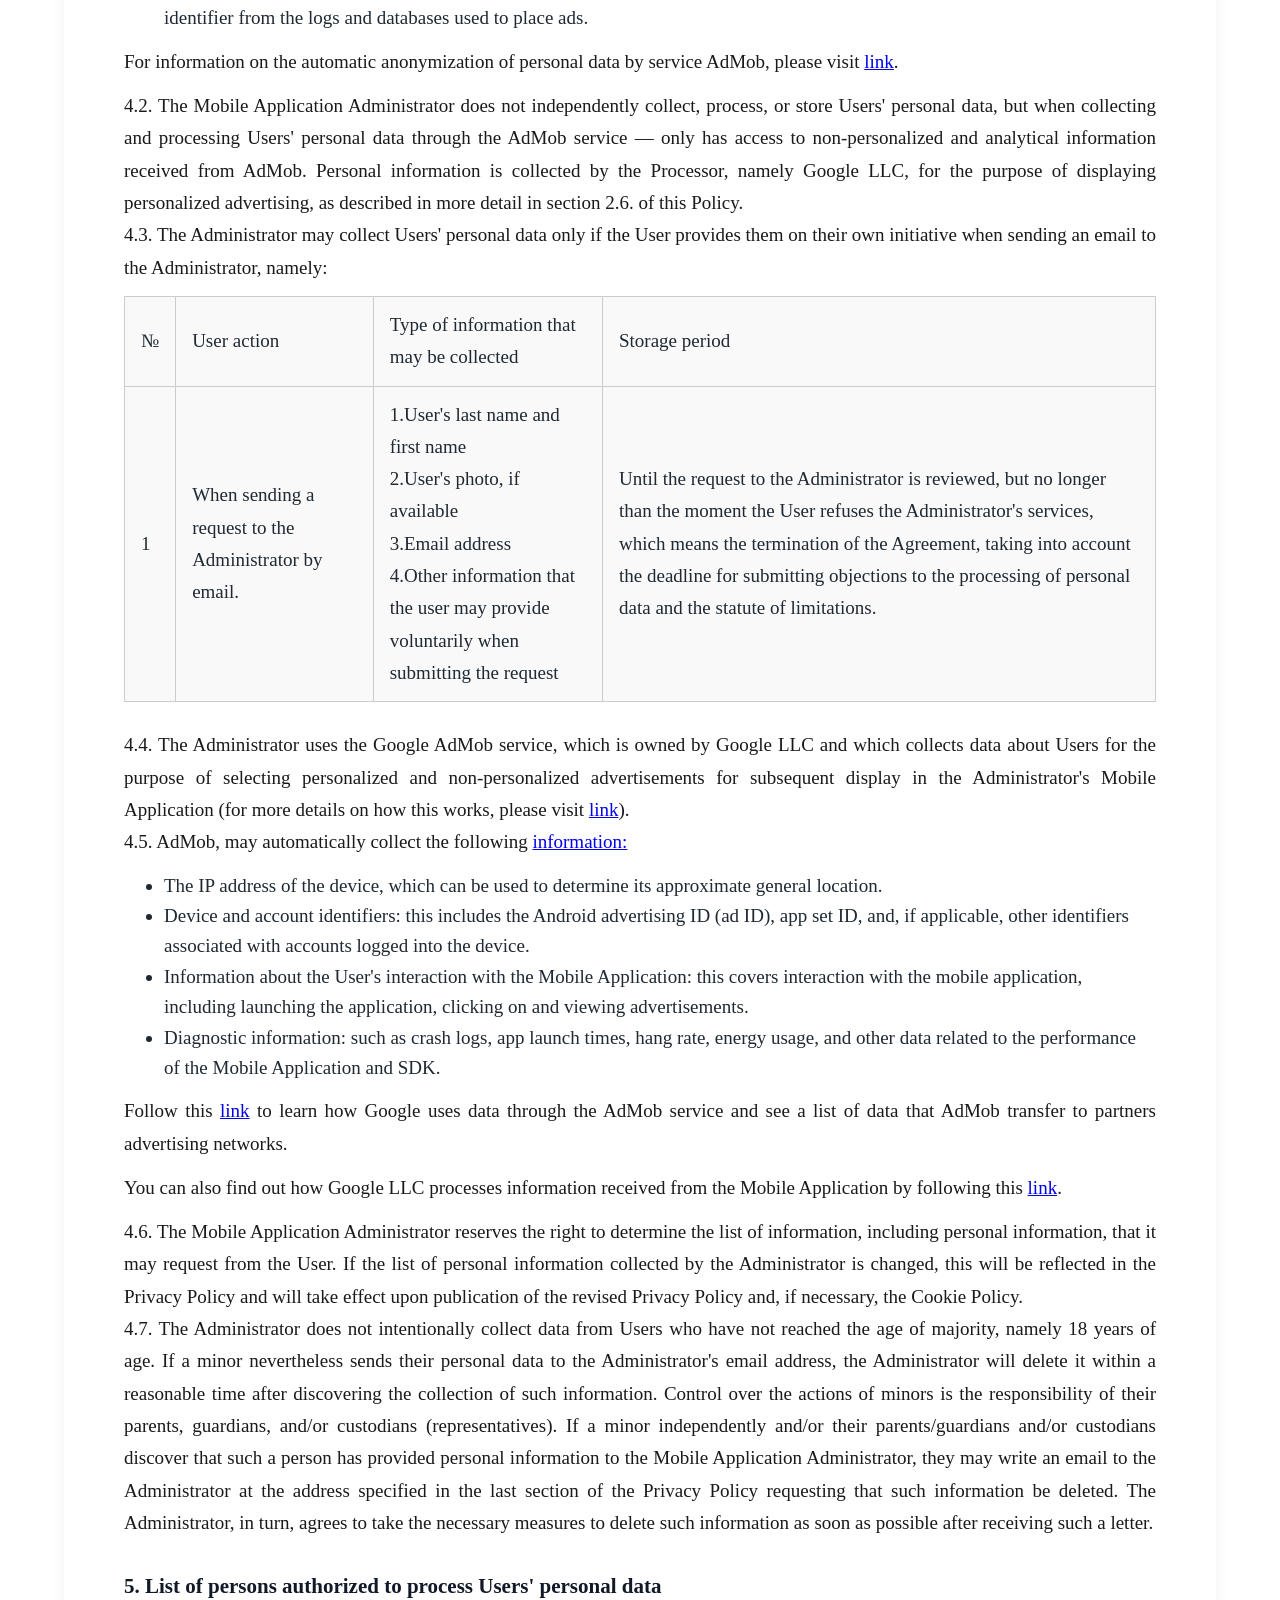
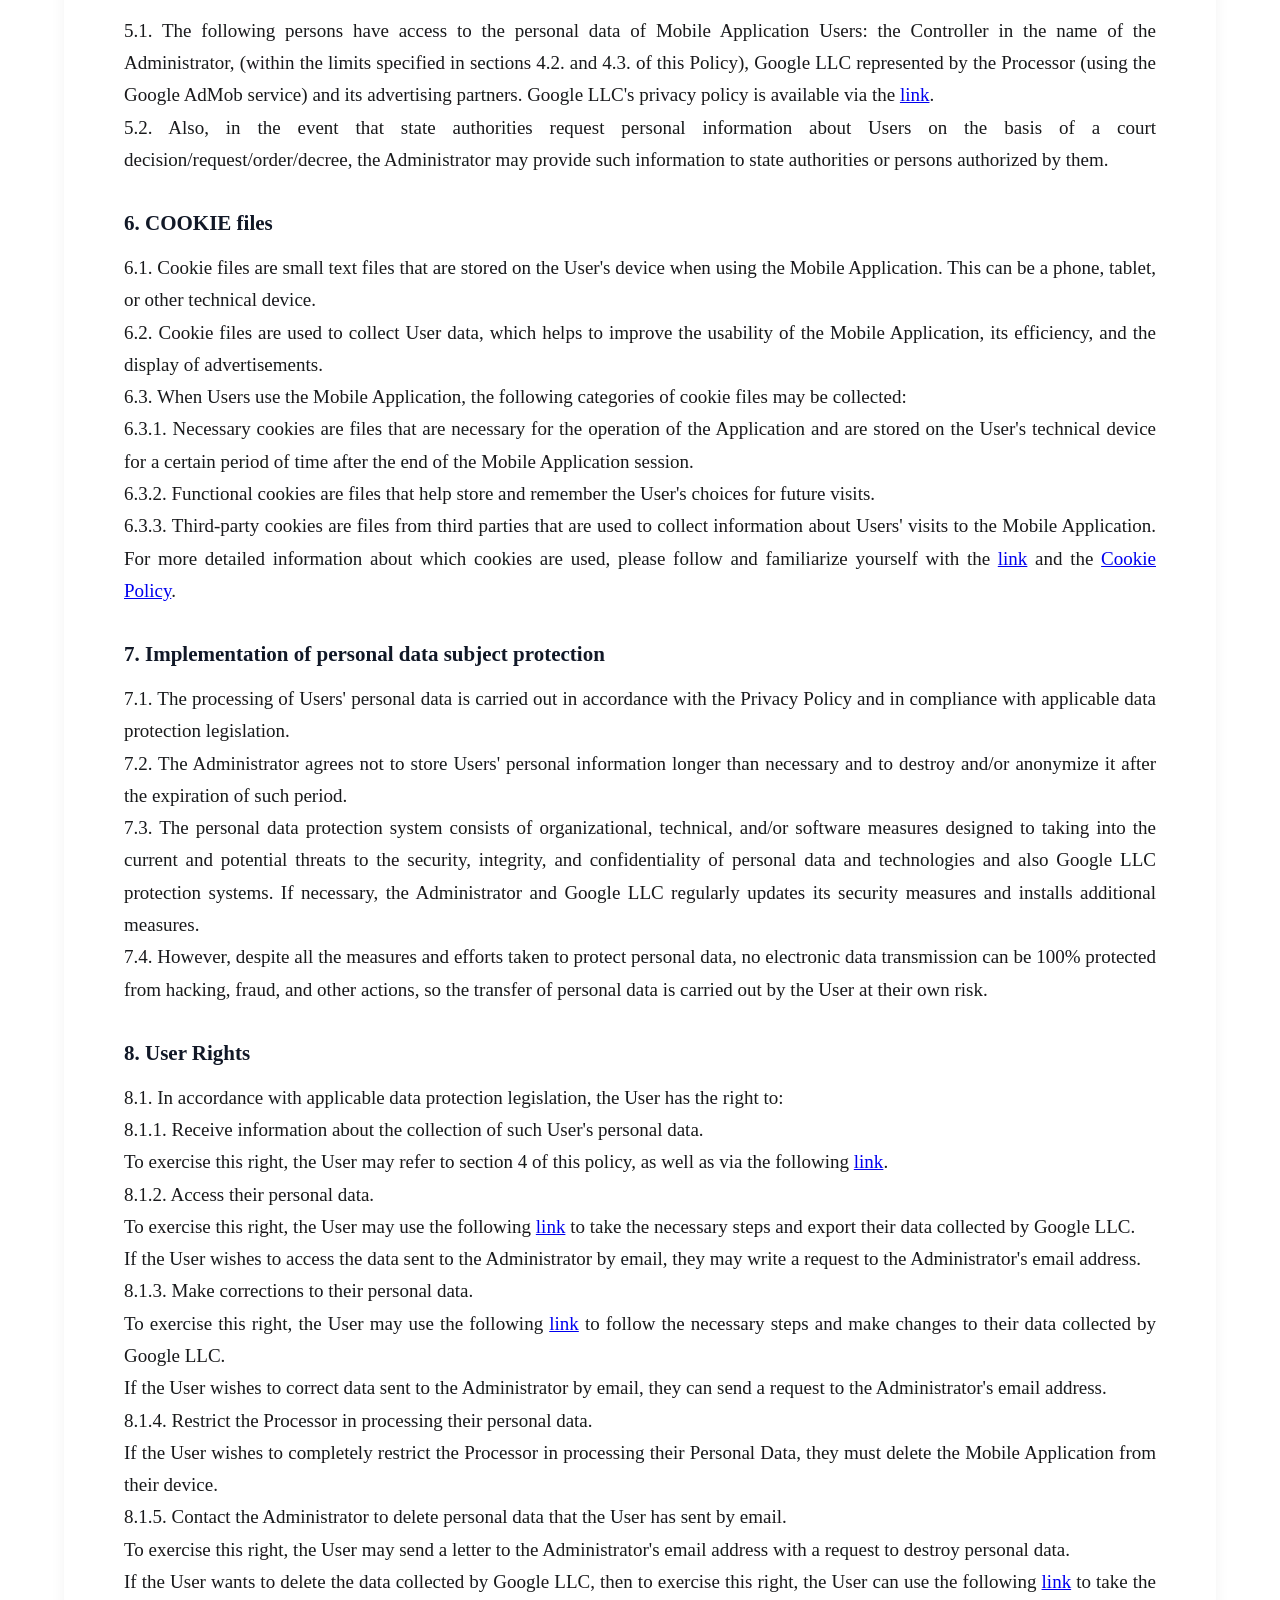
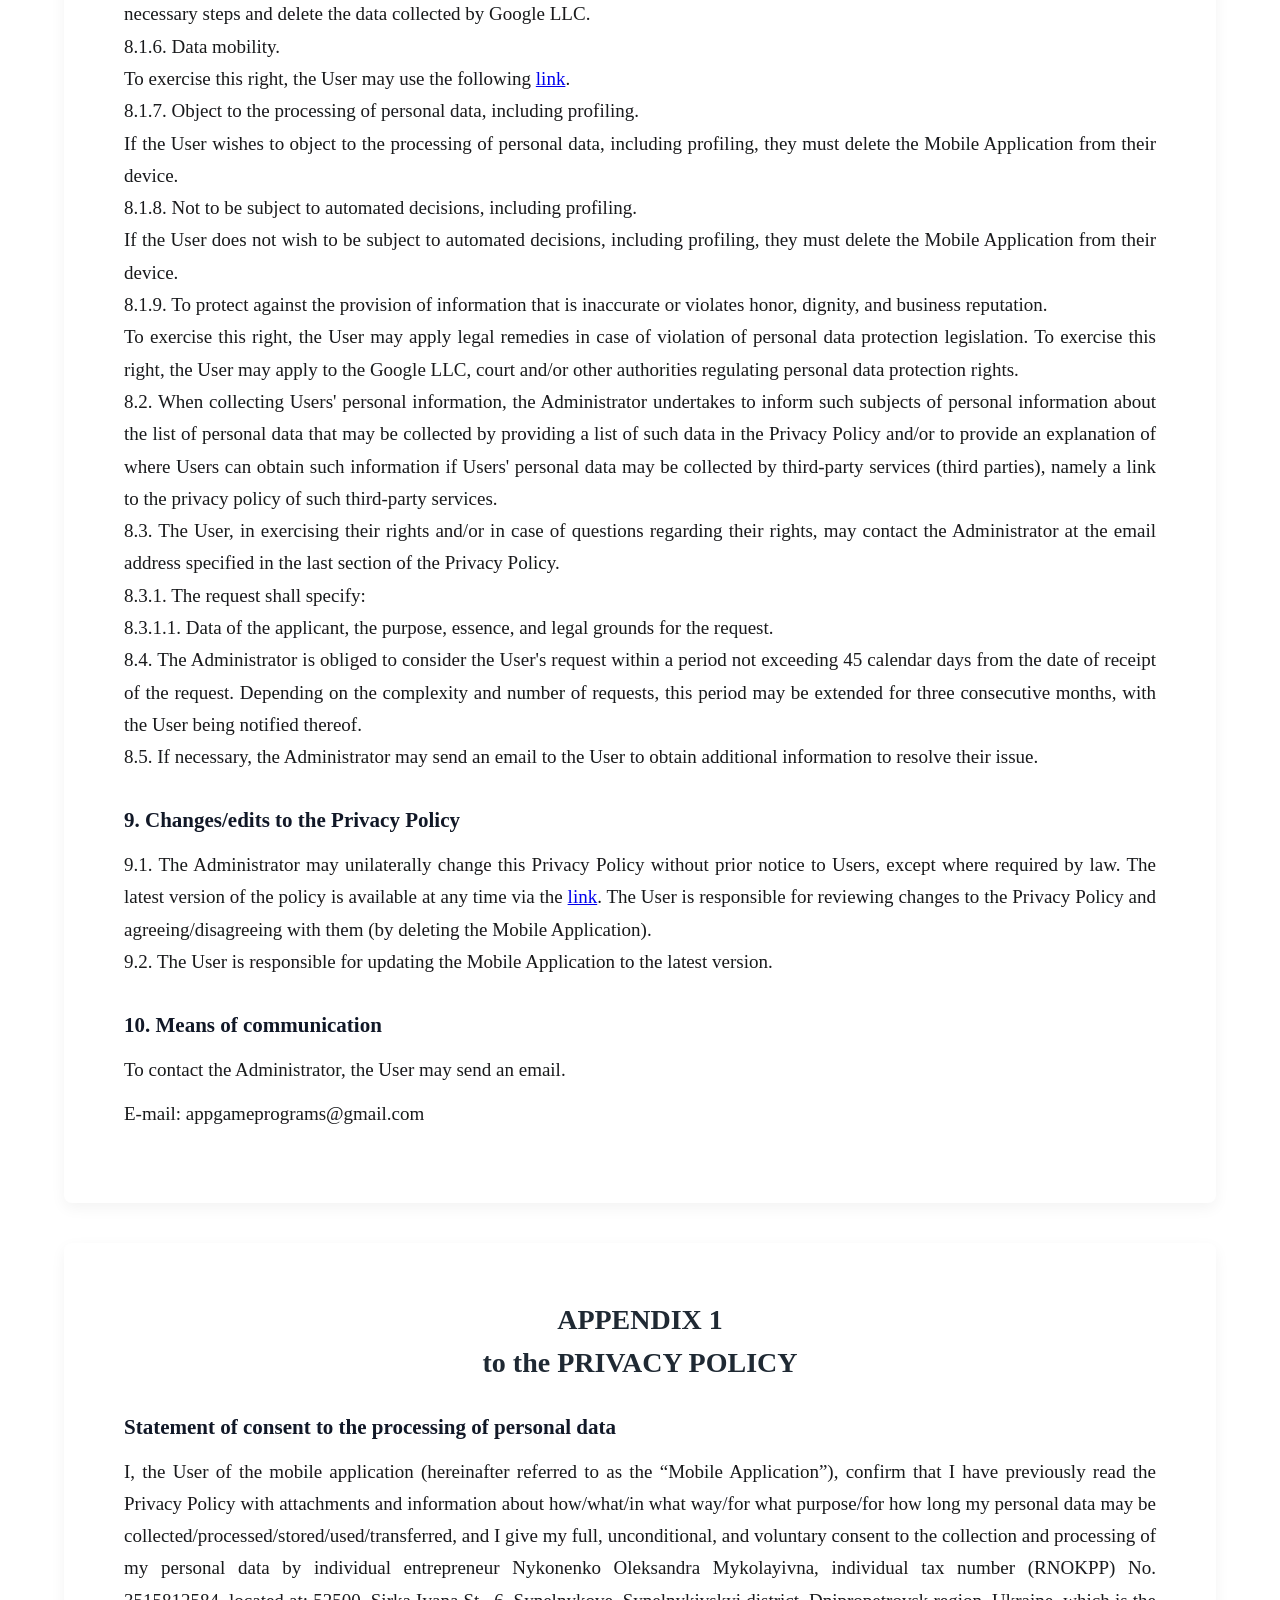
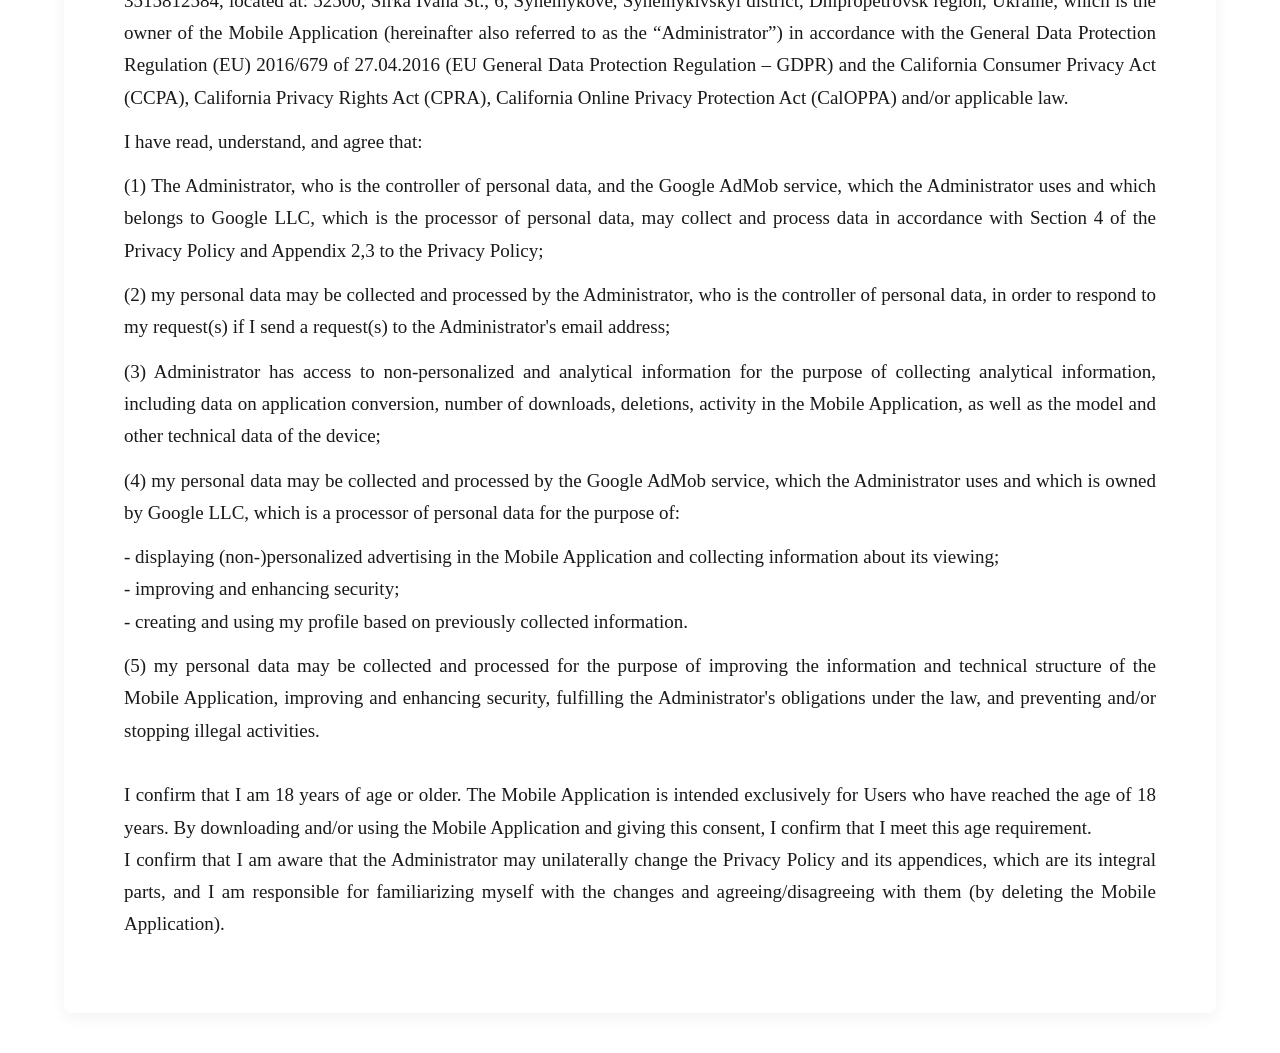
==== commit 563bd9d1: "Add files via upload" ====
--- a/index.html
+++ b/index.html
@@ -9,19 +9,28 @@
 <body>
 
 <div class="container">
-    <h1>WORDS PRIVACY POLICY</h1>
-
-		<p>Last revised on February 28, 2026</p>
+    <h1>PRIVACY POLICY</h1>
+    <h2 class="title_dev">Application Developer: mygameprog</h2>
+    <h2 class="title_dev">This Privacy Policy applies to all mobile applications published by mygameprog on Google Play.</h2>
+
+		<p>Last revised on May 21, 2026</p>
+        <h2>Notice regarding applicable privacy framework:</h2>
+		<p>
+		 If you are located in the European Economic Area (EEA), please refer to our Privacy Policy prepared in accordance with the General Data Protection Regulation (GDPR) <a href="https://appgameprivacypolicy.github.io/Appendix2">which is available as Appendix 2 to this Privacy Policy.</a><br> 
+		 If you are a resident of the State of California (USA), please refer to our Privacy Policy prepared in accordance with the California Consumer Privacy Act (CCPA), California Privacy Rights Act (CPRA), and California Online Privacy Protection Act (CalOPPA) <a href="https://appgameprivacypolicy.github.io/Appendix3">which is available as Appendix 3 to this Privacy Policy.</a><br>
+		 If neither of the above applies to you, this General Privacy Policy governs the processing of your personal information you may use the following <a href="https://support.google.com/My-Ad-Center-Help/answer/12155656">link</a> to opt out of personalized advertising.
+		</p>
+		
         <h2>1. Definition of terms</h2>
         <p>
           1.1. “Privacy Policy” is a document that informs Users about the processing of their personal information and personal data while using the mobile application (mobile game).<br>
-		  1.2. “User” means any person who has accepted the terms of this Policy and who has installed the “Words” mobile application from an app store.<br>
+		  1.2. “User” means any person who has accepted the terms of this Policy and who has installed the mobile application from an app store.<br>
 		  1.3. “Personal Data Subject” means a User who has downloaded the Mobile Application and performed any actions therein.<br>
 		  1.4. “Administrator” means an individual entrepreneur Nykonenko Oleksandra Mykolaivna, individual tax number (RNOKPP) No. 3515812584, address: 52500, Sirka Ivana St., 6, Synelnykove, Synelnykivskyi district, Dnipropetrovsk region, Ukraine, who is the owner of the Mobile Application.<br>
 		  1.5. “Data Controller” – a person who determines the purpose and means of processing personal data.<br> 
 		  1.6. “Mobile Application” means software created and intended for installation (download) on the User's device through electronic application stores such as App Store and/or Google Play or others.<br> 
 		  1.7. “Mobile Application Functionality” means the capabilities of the Mobile Application provided to the User to perform actions in the application aimed at fulfilling the gaming needs of Users.<br>
-		  1.8. “Contact details” means the email address provided in the Mobile Application's Privacy Policy for contacting the “Words” game Administrator.<br>
+		  1.8. “Contact details” means the email address provided in the Mobile Application's Privacy Policy for contacting the game Administrator.<br>
 		  1.9. “Personal data” means any information relating to the User as an identifiable individual based on the Personal data obtained.<br>
 		  1.10. “Personal Data Processing” - an action and/or set of actions that may be performed by the Data Controller/Administrator for the purposes specified in this Privacy Policy.<br>
 		  1.11. “Processor” - a natural or legal person (public authority or their authorized representatives) who processes (handles) personal data on behalf of the controller.<br>
@@ -31,26 +40,27 @@
   
         <h2>2. General provisions of the Privacy Policy</h2>
         <p>
-         2.1. This Privacy Policy for the mobile game “Words” contains information about how/what/in what way/for what purpose/for how long the Administrator may collect/process/store/use/transfer Users' personal information in accordance with the General Data Protection Regulation (EU) 2016/679 of 27.04.2016 (EU General Data Protection Regulation – GDPR), as well as the methods and means of communication with the Administrator.<br>
-		 2.2. This Privacy Policy applies to the “Words” Mobile Application.<br>
-		 2.3. The Administrator may collect only non-personalized analytical information about the User when and/or if the User downloads the Mobile Application and accepts this Privacy Policy, views material posted in the Mobile Application, views advertisements, or otherwise interacts with the “Words” Mobile Application.<br>
-		 2.4. The controller of personal data within the meaning of the Legislation is the Administrator of the Mobile Application.<br>
-		 2.5. The personal data processor within the meaning of the Legislation is the Google Admob service (hereinafter also referred to as “Admob”/“Admob service”/“Google Admob”), which is owned by Google LLC, registered under the laws of the State of Delaware (USA) and operating in accordance with US law, registered at 1600 Amphitheatre Parkway Mountain View, California, 94043. For more detailed information about the location of servers, follow this–<a href="https://datacenters.google/locations/">link</a>, and other details regarding the collection/processing/storage of User information by Google LLC, please visit the following <a href="https://policies.google.com/privacy">link</a>.<br>
-		 2.6. Upon first interaction with the Mobile Application, the User confirms that they have read and agrees the Privacy Policy and Cookie Policy by clicking on the button “I agree” and fully and unconditionally agrees to them and accordingly gives their personal consent to the collection and processing of personal data by the Admob service by clicking the “Consent” button (or through the “Privacy Settings” section, if available) in accordance with applicable law.<br>
-		 2.7. If the User does not agree with this Privacy Policy and Cookie Policy, they must stop using the Mobile Application.<br>
-		 2.8. Data Controller agrees to take all necessary measures to ensure the safe use of the Mobile Application, protect Users' Personal Data, and prevent unauthorized access, theft, editing, and other illegal actions by third parties with regard to Users' Personal Data.<br>
+         2.1. This Privacy Policy for the mobile game contains information about how/what/in what way/for what purpose/for how long the Administrator may collect/process/store/use/transfer Users' personal information, as well as the methods and means of communication with the Administrator.<br>
+		 2.2. This Privacy Policy applies to the Mobile Application.<br>
+		 2.3. The Mobile Application is intended exclusively for Users who have reached the age of 18 years. By downloading and/or using the Mobile Application, the User confirms that they are at least 18 years of age.<br>
+		 2.4. The Administrator may collect only non-personalized analytical information about the User when and/or if the User downloads the Mobile Application and accepts this Privacy Policy, views material posted in the Mobile Application, views advertisements, or otherwise interacts with the Mobile Application.<br>
+		 2.5. The controller of personal data within the meaning of the applicable legislation is the Administrator of the Mobile Application.<br>
+		 2.6. The personal data processor within the meaning of the Legislation is the Google AdMob service (hereinafter also referred to as “AdMob”/“AdMob service”/“Google AdMob”), which is owned by Google LLC, registered under the laws of the State of Delaware (USA) and operating in accordance with US law, registered at 1600 Amphitheatre Parkway Mountain View, California, 94043. For more detailed information about the location of servers, follow this–<a href="https://datacenters.google/locations/">link</a>, and other details regarding the collection/processing/storage of User information by Google LLC, please visit the following <a href="https://policies.google.com/privacy">link</a>.<br>
+		 2.7. Upon first interaction with the Mobile Application, the User confirms that they have read and agree to the Privacy Policy and Cookie Policy by clicking on the button "I agree" and fully and unconditionally agree to them and accordingly give their personal consent to the collection and processing of personal data by the AdMob service by clicking the "Consent" button if available (or through the "Privacy Settings" section, if available) in accordance with applicable law.<br>
+		 2.8. If the User does not agree with this Privacy Policy and Cookie Policy, they must stop using the Mobile Application.<br>
+		 2.9. Data Controller agrees to take all necessary measures to ensure the safe use of the Mobile Application, protect Users' Personal Data, and prevent unauthorized access, theft, editing, and other illegal actions by third parties with regard to Users' Personal Data.<br>
         </p>
     
 
 
         <h2>3. Basis and purpose of data processing</h2>
         <p>
-		3.1. The User's personal data is processed in the following cases and on the following grounds (in accordance with Article 6(1) of the GDPR):<br>
-		3.1.1. The User's direct consent to such data processing in accordance with this Privacy Policy and the law.<br>
+		3.1. The User's personal data is processed in the following cases and on the following grounds:<br>
+		3.1.1. The User's direct consent to such data processing in accordance with this Privacy Policy and applicable law.<br>
 		3.1.2. To fulfill the obligations of the Data Controller and to protect the interests of the User.<br>
 		3.1.3. The necessity to protect the interests of the Data Controller and/or a third party, except where the fundamental rights and freedoms of the data subject override such interests, requiring the protection of personal data, in particular where the data subject is a child.<br>
-		3.2. The purpose of processing User data (in accordance with Article 6(1) of the GDPR) is:<br>
-		3.2.1. The fulfillment of the Administrator's obligations under the Law.<br>
+		3.2. The purpose of processing User data is:<br>
+		3.2.1. The fulfillment of the Administrator's obligations under applicable law.<br>
 		3.2.2. Displaying personalized and non-personalized advertising in the Mobile Application. To do this, the Data Processor may store and access information on the User's technical device, such as cookies, online identifiers, and others; creating and using a User profile based on previously collected information, for example, to select personalized advertising.<br>
 		3.2.3. Obtaining analytical information, including Mobile Application conversion, number of downloads, deletions, number of players, device model, and other technical data.<br>
 		3.2.4. Collecting information about Users' activity in the Mobile Application, their preferences, and clicks on viewed advertisements. The collection of such information is necessary to improve the measurement of advertising effectiveness.<br>
@@ -63,20 +73,20 @@
   
         <h2>4. Personal data of Users that may be collected</h2>
         <p>
-		4.1. The processing of Users' personal data may be carried out exclusively in accordance with the Privacy Policy and in accordance with the principles of the GDPR and the lawfulness of their processing (Articles 5 and 6 of the GDPR).
-		Users' personal data may be collected in accordance with the legal grounds set out in section 3.1 of this Privacy Policy and stored for the time necessary to enable the User to use the Mobile Application, as well as to display personalized advertising, until the Mobile Application is downloaded to the User's electronic device or until the User takes action to delete personal information, but no longer than permitted by law or until such data is anonymized automatically by Admob. Admob anonymizes personal information as follows:
+		4.1. The processing of Users' personal data may be carried out exclusively in accordance with the Privacy Policy and in accordance with the principles of lawfulness of their processing.Users' personal data may be collected in accordance with the legal grounds set out in section 3.1 of this Privacy Policy and stored for the time necessary to enable the User to use the Mobile Application, as well as to display personalized advertising, while  the Mobile Application is installed  to the User's electronic device or until the User takes action to delete personal information, but no longer than permitted by applicable law or until such data is anonymized automatically by AdMob.
+		AdMob anonymizes personal information as follows:
         </p>
 			<ul>
 				<li>Anonymization of IP addresses: IP addresses automatically collected in AdMob system logs undergo anonymization. This means that after 9 months, part of them will be deleted, making the IP addresses anonymous.</li>
-				<li>Data anonymization and deletion: After 18 months, Admob anonymizes the registered data or deletes the cookie or advertising identifier from the logs and databases used to place ads.</li>
+				<li>Data anonymization and deletion: After 18 months, AdMob anonymizes the registered data or deletes the cookie or advertising identifier from the logs and databases used to place ads.</li>
 			</ul>
 
         <p>
-		For information on the automatic anonymization of personal data by service Admob, please visit <a href="https://support.google.com/admob/answer/7665968">link</a>.
+		For information on the automatic anonymization of personal data by service AdMob, please visit <a href="https://support.google.com/admob/answer/7665968">link</a>.
 		</p>
  
 		<p>
-		4.2. The Mobile Application Administrator does not independently collect, process, or store Users' personal data, but when collecting and processing Users' personal data through the Admob service, - only has access to non-personalized and analytical information received from Admob. Personal information is collected by the Processor, namely Google LLC, for the purpose of displaying personalized advertising, as described in more detail in section 2.5 of this Policy.<br>
+		4.2. The Mobile Application Administrator does not independently collect, process, or store Users' personal data, but when collecting and processing Users' personal data through the AdMob service — only has access to non-personalized and analytical information received from AdMob. Personal information is collected by the Processor, namely Google LLC, for the purpose of displaying personalized advertising, as described in more detail in section 2.6. of this Policy.<br>
 		4.3. The Administrator may collect Users' personal data only if the User provides them on their own initiative when sending an email to the Administrator, namely:
 		</p>
 		<div class="table-wrapper">
@@ -97,14 +107,14 @@
 		</div>
 		<br>
 		<p>
-		4.4. The Administrator uses the Google Admob service, which is owned by Google LLC and which collects data about Users for the purpose of selecting personalized and non-personalized advertisements for subsequent display in the Administrator's Mobile Application (for more details on how this works, please visit <a href="https://policies.google.com/technologies/partner-sites">link</a>).<br>
-		4.5. Admob, may automatically collect the following <a href="https://developers.google.com/admob/android/privacy/play-data-disclosure">information:</a>
+		4.4. The Administrator uses the Google AdMob service, which is owned by Google LLC and which collects data about Users for the purpose of selecting personalized and non-personalized advertisements for subsequent display in the Administrator's Mobile Application (for more details on how this works, please visit <a href="https://policies.google.com/technologies/partner-sites">link</a>).<br>
+		4.5. AdMob, may automatically collect the following <a href="https://developers.google.com/admob/android/privacy/play-data-disclosure">information:</a>
 		</p>
 		<ul>
 				<li>The IP address of the device, which can be used to determine its approximate general location.</li>
 				<li>Device and account identifiers: this includes the Android advertising ID (ad ID), app set ID, and, if applicable, other identifiers associated with accounts logged into the device.</li>
 				<li>Information about the User's interaction with the Mobile Application: this covers interaction with the mobile application, including launching the application, clicking on and viewing advertisements.</li>
-				<li>Diagnostic information: such as crash logs, app launch times, frequency hang, energy usage, and other data related to the performance of the Mobile Application and SDK.</li>
+				<li>Diagnostic information: such as crash logs, app launch times, hang rate, energy usage, and other data related to the performance of the Mobile Application and SDK.</li>
 			</ul>
 		
 		
@@ -123,7 +133,7 @@
  
         <h2>5. List of persons authorized to process Users' personal data</h2>
         <p>
-         5.1. The following persons have access to the personal data of Mobile Application Users: the Controller in the name of the Administrator, (within the limits specified in sections 4.2. and 4.3. of this Policy), Google LLC represented by the Processor (using the Google Admob service) and its advertising partners. Google LLC's privacy policy is available via the <a href="https://policies.google.com/privacy">link</a>.<br>
+         5.1. The following persons have access to the personal data of Mobile Application Users: the Controller in the name of the Administrator, (within the limits specified in sections 4.2. and 4.3. of this Policy), Google LLC represented by the Processor (using the Google AdMob service) and its advertising partners. Google LLC's privacy policy is available via the <a href="https://policies.google.com/privacy">link</a>.<br>
 		 5.2. Also, in the event that state authorities request personal information about Users on the basis of a court decision/request/order/decree, the Administrator may provide such information to state authorities or persons authorized by them.
         </p>
   
@@ -134,12 +144,12 @@
 		6.3. When Users use the Mobile Application, the following categories of cookie files may be collected:<br>
 		6.3.1. Necessary cookies are files that are necessary for the operation of the Application and are stored on the User's technical device for a certain period of time after the end of the Mobile Application session.<br>
 		6.3.2. Functional cookies are files that help store and remember the User's choices for future visits.<br>
-		6.3.3. Third-party cookies are files from third parties that are used to collect information about Users' visits to the Mobile Application. For more detailed information about which cookies are used, please follow and familiarize yourself with the <a href="https://policies.google.com/technologies/cookies">link</a> and the <a href="https://appgameprivacypolicy.github.io/Cookies/">Cookie Policy</a>.		
+		6.3.3. Third-party cookies are files from third parties that are used to collect information about Users' visits to the Mobile Application. For more detailed information about which cookies are used, please follow and familiarize yourself with the <a href="https://policies.google.com/technologies/cookies">link</a> and the <a href="https://appgameprivacypolicy.github.io/Cookies">Cookie Policy</a>.		
 		</p>
 		
 		<h2>7. Implementation of personal data subject protection</h2>
 		<p>
-		7.1. The processing of Users' personal data is carried out in accordance with the Privacy Policy and in compliance with the GDPR.<br>
+		7.1. The processing of Users' personal data is carried out in accordance with the Privacy Policy and in compliance with applicable data protection legislation.<br>
 		7.2. The Administrator agrees not to store Users' personal information longer than necessary and to destroy and/or anonymize it after the expiration of such period.<br>
 		7.3. The personal data protection system consists of organizational, technical, and/or software measures designed to taking into the current and potential threats to the security, integrity, and confidentiality of personal data and technologies and also Google LLC protection systems. If necessary, the Administrator and Google LLC regularly updates its security measures and installs additional measures.<br>
 		7.4. However, despite all the measures and efforts taken to protect personal data, no electronic data transmission can be 100% protected from hacking, fraud, and other actions, so the transfer of personal data is carried out by the User at their own risk.<br>
@@ -147,8 +157,8 @@
 		
 		<h2>8. User Rights</h2>
 		<p>
-		8.1. In accordance with the GDPR, the User has the right to:<br>
-		8.1.1. Receive information about the collection of such User's personal data.To exercise this right, the User may refer to section 4 of this policy, as well as via the following <a href="https://policies.google.com/privacy#infocollect">link</a>.<br>
+		8.1. In accordance with applicable data protection legislation, the User has the right to:<br>
+		8.1.1. Receive information about the collection of such User's personal data.<br> To exercise this right, the User may refer to section 4 of this policy, as well as via the following <a href="https://policies.google.com/privacy#infocollect">link</a>.<br>
 		8.1.2. Access their personal data.<br> To exercise this right, the User may use the following <a href="https://policies.google.com/privacy#infodelete">link</a> to take the necessary steps and export their data collected by Google LLC.<br> If the User wishes to access the data sent to the Administrator by email, they may write a request to the Administrator's email address.<br>
 		8.1.3. Make corrections to their personal data.<br>To exercise this right, the User may use the following <a href="https://policies.google.com/technologies/retention">link</a> to follow the necessary steps and make changes to their data collected by Google LLC.<br>If the User wishes to correct data sent to the Administrator by email, they can send a request to the Administrator's email address.<br>
 		8.1.4. Restrict the Processor in processing their personal data.<br>If the User wishes to completely restrict the Processor in processing their Personal Data, they must delete the Mobile Application from their device.<br>
@@ -168,20 +178,12 @@
 		<h2>9. Changes/edits to the Privacy Policy</h2>
 		<p>
 		9.1. The Administrator may unilaterally change this Privacy Policy without prior notice to Users, except where required by law. The latest version of the policy is available at any time via the <a href="https://appgameprivacypolicy.github.io/">link</a>. 
-		The User is responsible for reviewing changes to the Privacy Policy and agreeing/disagreeing with them (by deleting the Mobile Application).
-		</p>
-		
-		<h2>10. For individuals residing in California</h2>
-		<p>
-		10.1. If the User resides in the state of California, the following laws will apply: California Consumer Privacy Act (CCPA), California Privacy Rights Act (CPRA), California Online Privacy Protection Act (CalOPPA), which the User can review via the <a href="#appendix1">link in Appendix 1</a>.
-		</p>
-		
-		<h2>11. For citizens of other countries</h2>
-		<p>
-		11.1. If the User is a citizen of another country, the User may use the following <a href="https://support.google.com/My-Ad-Center-Help/answer/12155656">link</a> to opt out of personalized advertising.
-		</p>
-		
-		<h2>12. Means of communication</h2>
+		The User is responsible for reviewing changes to the Privacy Policy and agreeing/disagreeing with them (by deleting the Mobile Application).</br>
+		9.2. The User is responsible for updating the Mobile Application to the latest version.
+		</p>
+		
+		
+		<h2>10. Means of communication</h2>
 		<p>
 		To contact the Administrator, the User may send an email.
 		</p>
@@ -193,206 +195,24 @@
 
 </div>
 
-<div class="container" id="appendix1">
+
+<div class="container">
 		<h1>APPENDIX 1</h1>
-		<h1>to the WORDS PRIVACY POLICY</h1>
-	
-		
-		<p>Last revised on February 28, 2026</p>
-		<p>The Administrator publishes this Supplemental Statement regarding the California Consumer Rights Act to inform you about how the Administrator collects, uses, discloses, and otherwise processes information that identifies, describes, or is reasonably capable of being associated with California residents, as well as the rights that California residents may have under the California Consumer Rights Act, and other disclosures required by the California Consumer Privacy Act (CCPA), California Privacy Rights Act (CPRA), and California Online Privacy Protection Act (CalOPPA). <br>The terms used in this notice correspond to the terms used in the game “Words” Privacy Policy and supplement the aforementioned Policy.</p>
-		<h2>1. CCPA Data Collection Notice</h2>
-		<p>
-		1.1. The processing of Users' personal data is carried out in accordance with the Privacy Policy and in compliance with the California Consumer Privacy Act (CCPA), California Privacy Rights Act (CPRA), and California Online Privacy Protection Act (CalOPPA).<br>
-		1.2. The Mobile Application Administrator does not process or store Users' personal data from California, such data can be collected and processed by the Administrator only if the User, on their own initiative, sends a letter to the Administrator's email address, in which the User may indicate the following personal data:
-		</p>
-		<ul>
-				<li>Email address;</li>
-				<li>First and last name, if specified in the User's email account;</li>
-				<li>Photo, if available in the User's email account;</li>
-				<li>Other personal information that the user has sent to the Administrator on their own initiative.</li>
-		</ul>
-
-		<p>
-		1.3. Any other information accessible to the Administrator within the scope of using the Google Admob service (hereinafter also referred to as “Admob”/“Admob service”/“Google Admob”), which belongs to Google LLC, is non-personalizated, analytical, or statistical, and cannot be used to identify the User.<br>
-		1.4. Admob collects data about Users for the purpose of selecting personalized and non-personalized advertising for subsequent display in the Administrator's Mobile Application (for more details on how this works, please visit the <a href="https://policies.google.com/technologies/ads">link</a>).
-		</p>
-		<p>
-		Google Admob may automatically collect the following <a href="https://developers.google.com/admob/android/privacy/play-data-disclosure">information:</a>
-		</p>
-		<ul>
-				<li>The IP address of the device, which may be used to determine its approximate general location.</li>
-				<li>Device and account identifiers: this includes the Android advertising ID (ad ID), app set ID, and, if applicable, other identifiers associated with accounts logged into the device.</li>
-				<li>Information about the User's interaction with the Mobile Application: this covers interaction with the mobile application, including launching the application, clicking on and viewing advertisements.</li>
-				<li>Diagnostic information: such as crash logs, app launch times, frequency hang, energy usage, and other data related to the performance of the Mobile Application and SDK.</li>
-		</ul>
-		<p>
-		You can find out how Google uses data through the AdMob service and see a list of data that AdMob transfers to partners advertising networks via the <a href="https://support.google.com/admob/answer/7665968">link</a>.
-		</p>	
-		<p>
-		You can also find out how Google LLC processes information received from the Mobile Application via the <a href="https://policies.google.com/technologies/partner-sites">link</a>.
-		</p>
-		<p>
-		For full information on what information Google LLC may collect about the User, the User may use the following <a href="https://policies.google.com/privacy">link</a>.
-		</p>
-		<p>
-		1.5. Admob anonymizes personal information as follows:
-		</p>
-		<ul>
-				<li>Anonymization of IP addresses: IP addresses automatically collected in AdMob system logs undergo anonymization. This means that after 9 months, part of them will be deleted, making the IP addresses anonymous.</li>
-				<li>Data anonymization and deletion: After 18 months, Admob anonymizes the registered data or delete the cookie or advertising ID from the logs and databases used for ad serving.</li>
-		</ul>
-		<p>
-		1.6. For information on the automatic anonymization of personal data by the Admob service, please refer to the <a href="https://support.google.com/admob/answer/7665968">link</a>.
-		</p>
-		<h2>2. Purpose of data processing</h2>
-		<p>
-		2.1. The purpose of processing User data is:<br>
-		2.1.1. The fulfillment of the Administrator's obligations under the Law.<br>
-		2.1.2. Displaying personalized and non-personalized advertising in the Mobile Application. To do this, Admob may store and access information on the User's technical device, such as cookies, online identifiers, and others; creating and using a User profile based on previously collected information, for example, to select personalized advertising.<br>
-		2.1.3. Obtaining analytical information, including Mobile Application conversion, number of downloads, deletions, number of players, device model, and other technical data.<br>
-		2.1.4. Collecting information about Users' activity in the Mobile Application, their preferences, and clicks on viewed advertisements. The collection of such information is necessary to improve the measurement of advertising effectiveness.<br>
-		2.1.5. Compliance with legal requirements, namely the prevention and/or termination of illegal actions by Users and/or third parties.<br>
-        2.1.6. Interaction of Users with the Mobile Application Administrator (by sending emails to the Administrator's email address).<br>
-		2.1.7. Improving the information/technical structure of the Mobile Application to facilitate and improve the interaction between the User and the Mobile Application, as well as to increase the level of security of the collection/processing/storage of User personal data.
-		</p>
-		<h2>3. List of persons authorized to process User data</h2>
-		<p>
-		3.1. The following persons have access to the personal data of Mobile Application Users: the Administrator (within the limits specified in sections 1.2. and 1.3. of this Appendix 1), Google LLC (using the Google Admob service) and its advertising partners. Google LLC's privacy policy can be found via the <a href="https://policies.google.com/privacy">link</a>.<br>
-		3.2. The Administrator does not sell information about California residents for money. However, the Administrator provides Admob service and its advertising partners with access to certain personal information. Under the CCPA, such actions are considered “sale” and “transfer”. As defined by the CCPA, “sale” refers to the collection of data for the purpose of advertising.<br>
-		3.3. Also, in the event that state authorities request personal information about Users on the basis of a court decision/request/order/decree, the Administrator may provide such information to state authorities or persons authorized by them.<br>
-		</p>
-		<h2>4. CCPA (CPRA) Privacy Policy</h2>
-		<p>
-		4.1. Below are the categories of personal information defined by the CCPA that the Administrator may collect about California residents over the past two years. We will also provide the names of the sources from which this data was collected, whether we “sold” or “transferred” personal data in accordance with the CCPA, to whom and for what purpose, as well as the third parties to whom we disclosed personal data and the purposes of  such disclosure.
-		</p>
-		<p class="center-text">
-		The following table describes the purposes for which personal information is collected.
-		</p>
-		<div class="table-wrapper">
-		 <table class="four-column-table">
-		  <tr>
-			<td>Category of personal data</td>
-			<td>Did we collect it? If so, from which source?</td>
-			<td>Did we sell it? If so, to whom and for what purpose?</td>
-			<td>Have we transferred it? If so, to whom and for what purpose?</td>
-			<td>Have we disclosed it other than by sale or transferred? If so, to whom and for what purpose?</td>
-		  </tr>
-		   <tr>
-			<td>Identifiers: first name, last name, alias, e-mail address, photo</td>
-			<td>Yes, directly from California residents who sent a letter to the Administrator's email address</td>
-			<td>No, such data has not been sold.</td>
-			<td>No, such data was not transferred</td>
-			<td>No, such data has not been disclosed</td>
-		  </tr>
-		   <tr>
-			<td>Identifiers: IP address, device and account identifiers: this includes Android advertising ID (ad ID), app set ID, and, if applicable, other identifiers associated with accounts logged into devices</td>
-			<td>Yes, directly from California residents and their devices</td>
-			<td>Yes, such data was sold to Admob  for display to Users of advertisements</td>
-			<td>Yes, such data was transferred to Admob for the purpose of displaying advertisements to Users</td>
-			<td>Yes, such data was disclosed to Admob for the purpose of displaying advertisements to Users</td>
-		  </tr>
-		   <tr>
-			<td>Commercial information, including records of personal property, paid for, received, or considered goods or services, and other data on consumption or consumer trends.</td>
-			<td>No, such data has not been collected.</td>
-			<td>No, such data has not been sold.</td>
-			<td>No, such data was not ttransferred</td>
-			<td>No, such data has not been disclosed.</td>
-		  </tr>
-		   <tr>
-			<td>Information about activities on the Internet or other electronic networks, including, but not limited to, browsing history, search history, and information about the consumer's interaction with the Mobile Application or advertising</td>
-			<td>Yes, directly from California residents and their devices</td>
-			<td>Yes, such data was sold to Admob  for display to Users of advertisements</td>
-			<td>Yes, such data was transferred to Admob  for the purpose of displaying advertisements to Users</td>
-			<td>Yes, such data was disclosed to Admob for the purpose of displaying advertisements to Users</td>
-		  </tr>
-		   <tr>
-			<td>Geolocation data (approximate location based on IP address).</td>
-			<td>Yes, directly from California residents and their devices</td>
-			<td>Yes, such data was sold to Admob  for display to Users of advertisements</td>
-			<td>Yes, such data was transferred to Admob  for the purpose of displaying advertisements to Users</td>
-			<td>Yes, such data was disclosed to Admob  for the purpose of displaying advertisements to Users</td>
-		  </tr>
-		   <tr>
-			<td>Conclusions drawn based on any information specified in this document for the purpose of creating a consumer profile that reflects their preferences.</td>
-			<td>Yes, directly from California residents and their devices</td>
-			<td>Yes, such data was sold to Admob  for display to Users of advertisements</td>
-			<td>Yes, such data was transferred to Admob  for the purpose of displaying advertisements to Users</td>
-			<td>Yes, such data was disclosed to Admob for the purpose of displaying advertisements to Users</td>
-		  </tr>
-		</table>
-		</div>
-		<h2>5. Rights and their implementation under the CCPA</h2>
-		<p>
-		As a California resident, you have the following rights under the CCPA:<br>
-		5.1. Right to information<br>
-		The User has the right to request information about the personal data collected by the Administrator, including:<br>
-		<ul>
-				<li>Categories of Personal Data collected.</li>
-				<li>Categories of sources from which Personal Data is collected.</li>
-				<li>The business or commercial purposes for collecting, selling, or sharing Personal Data.</li>
-				<li>The categories of third parties with whom Personal Data is disclosed.</li>
-				<li>The specific pieces of Personal Data collected.</li>
-		</ul>
-		</p>
-		<p>
-		The User may exercise this right no more than twice within a 12-month period.<br>
-		To exercise this right: The User may send a letter to the Administrator's email address with a request regarding the data collected by the Administrator.<br>
-		With regard to data collected by Google LLC by the Admob service, the User may use the following <a href="https://policies.google.com/privacy#infodelete">link</a>, which will allow them to export their data.<br>
-		5.2. Right to erasure<br>
-		The User has the right to request the erasure of their Personal Data.<br>
-		To exercise this right: The User may use the following <a href="https://policies.google.com/privacy#infodelete">link</a> and follow the steps to delete the data collected by Google LLC. If the User wishes to delete data sent to the Administrator by email, they may send a request to the Administrator's email address.<br>
-		5.3. Right to rectification<br>
-		The User has the right to request the rectification of inaccurate Personal Information.<br>To exercise this right: The User may use the following <a href="https://policies.google.com/technologies/retention">link</a> and follow the necessary steps to change the data collected by Google LLC. If the User wishes to correct data sent to the Administrator by email, they may send a request to the Administrator's email address.<br>
-		5.4. Right to opt out of “sale” or “transfer”<br>If the User wishes to opt out of the ‘sale’ or “transfer” of data, they must delete the Mobile Application from their device.<br>
-		5.5. Right to restrict the use of Personal Information<br>The Administrator does not collect Personal Information within the meaning of the CCPA. Personal information may be collected by the Administrator only if the User provides it on their own initiative in the process of sending an email to the Administrator. However, if the User wishes to restrict the use of Personal Information by Admob service, they must delete the Mobile Application from their device.<br>
-		5.6. Right to non-discrimination<br>The User has the right to non-discrimination by the Administrator for exercising their privacy rights under the CCPA. This includes the right not to be subject to retaliation for exercising their rights under the CCPA.<br>
-		</p>
-		
-		<h2>6. Implementation of personal data subject protection</h2>
-		<p>
-		6.1. Users' personal data is processed in accordance with the Privacy Policy and in compliance with the California Consumer Privacy Act (CCPA), California Privacy Rights Act (CPRA), and California Online Privacy Protection Act (CalOPPA).<br>
-		6.2. The Administrator agrees not to store Users' personal information longer than necessary and to destroy and/or anonymize it after such period expires.<br>
-		6.3. The personal data protection system consists of organizational, technical, and/or software measures designed to taking into the current and potential threats to the security, integrity, and confidentiality of personal data and technologies and also Google LLC protection systems. If necessary, the Administrator and Google LLC regularly updates its security measures and installs additional measures.<br>
-		6.4. However, despite all the measures and efforts implemented to protect personal data, no electronic data transmission can be 100% secure from hacking, fraud, or other actions, so the transfer of personal data is carried out by the User at their own risk.<br>
-		</p>
-		
-		<h2>7. ‘Do Not Track’ Signal in accordance with the California Online Privacy Protection Act (CalOPPA)</h2>
-		<p>
-		7.1. The mobile application does not respond to ‘Do Not Track’ signals.
-		</p>
-		
-		<h2>8. Changes</h2>
-		<p>
-		8.1.The Administrator may unilaterally change this Privacy Policy without prior notice to Users, except as required by law.
-		The latest version of the policy is available at any time via the <a href="https://appgameprivacypolicy.github.io/">link</a>. 
-		The User is responsible for reviewing changes to the Privacy Policy and agreeing/disagreeing with them (by deleting the Mobile Application).
-		</p>
-		<h2>9. Means of communication</h2>
-		<p>
-		9.1. To contact the Administrator, the User may send an email.
-		</p>
-		<p>
-		E-mail: appgameprograms@gmail.com
-		</p>
-</div>
-
-<div class="container">
-		<h1>APPENDIX 2</h1>
-		<h1>to the WORDS PRIVACY POLICY</h1>
+		<h1>to the PRIVACY POLICY</h1>
 		
 		<h2>Statement of consent to the processing of personal data</h2>
 		<p>
-		I, the User of the game “Words” mobile application (hereinafter referred to as the “Mobile Application”), confirm that I have previously read the Privacy Policy with attachments and information 
-		about how/what/in what way/for what purpose/for how long my personal data may be collected/processed/stored/used/ transferred, and I give my full, unconditional, and voluntary consent to the collection and processing of my personal 
+		I, the User of the mobile application (hereinafter referred to as the “Mobile Application”), confirm that I have previously read the Privacy Policy with attachments and information 
+		about how/what/in what way/for what purpose/for how long my personal data may be collected/processed/stored/used/transferred, and I give my full, unconditional, and voluntary consent to the collection and processing of my personal 
 		data by individual entrepreneur Nykonenko Oleksandra Mykolayivna, individual tax number (RNOKPP) No. 3515812584, located at: 52500, Sirka Ivana St., 6, Synelnykove, Synelnykivskyi district, Dnipropetrovsk region, Ukraine, which is the
 		owner of the Mobile Application (hereinafter also referred to as the “Administrator”) in accordance with the General Data Protection Regulation (EU) 2016/679 of 27.04.2016 (EU General Data Protection Regulation – GDPR) 
-		and the California Consumer Privacy Act (CCPA), California Privacy Rights Act (CPRA), California Online Privacy Protection Act (CalOPPA).<br>
+		and the California Consumer Privacy Act (CCPA), California Privacy Rights Act (CPRA), California Online Privacy Protection Act (CalOPPA) and/or applicable law.<br>
 		</p>
 		<p>
 		I have read, understand, and agree that:<br>
 		</p>
 		<p>
-		(1) The Administrator, who is the controller of personal data, and the Google Admob service, which the Administrator uses and which belongs to Google LLC, which is the processor of personal data, may collect and process data in accordance with Section 4 of the Words Privacy Policy and Appendix 1 to the Privacy Policy;
+		(1) The Administrator, who is the controller of personal data, and the Google AdMob service, which the Administrator uses and which belongs to Google LLC, which is the processor of personal data, may collect and process data in accordance with Section 4 of the Privacy Policy and Appendix 2,3 to the Privacy Policy;
 		<br>
 		</p>
 		<p>
@@ -402,7 +222,7 @@
 		(3) Administrator has access to non-personalized and analytical information for the purpose of collecting analytical information, including data on application conversion, number of downloads, deletions, activity in the Mobile Application, as well as the model and other technical data of the device;
 		</p>
 		<p>
-		(4) my personal data may be collected and processed by the Google Admob service, which the Administrator uses and which is owned by Google LLC, which is a processor of personal data for the purpose of:<br>
+		(4) my personal data may be collected and processed by the Google AdMob service, which the Administrator uses and which is owned by Google LLC, which is a processor of personal data for the purpose of:<br>
 		</p>
 		<p>
 		- displaying (non-)personalized advertising in the Mobile Application and collecting information about its viewing;<br>
@@ -411,7 +231,10 @@
 		</p>
 		<p>
 		(5) my personal data may be collected and processed for the purpose of improving the information and technical structure of the Mobile Application, improving and enhancing security, fulfilling the Administrator's obligations under the law, and preventing and/or stopping illegal activities.
-		 I confirm that I am aware that the Administrator may unilaterally change the Privacy Policy and its appendices, which are its integral parts, and I am responsible for familiarizing myself with the changes and agreeing/disagreeing with them (by deleting the Mobile Application).
+		<br><br>
+		I confirm that I am 18 years of age or older. The Mobile Application is intended exclusively for Users who have reached the age of 18 years. By downloading and/or using the Mobile Application and giving this consent, I confirm that I meet this age requirement.
+		<br>
+		I confirm that I am aware that the Administrator may unilaterally change the Privacy Policy and its appendices, which are its integral parts, and I am responsible for familiarizing myself with the changes and agreeing/disagreeing with them (by deleting the Mobile Application).
 		</p>
 		
 </div>
--- a/styles.css
+++ b/styles.css
@@ -105,6 +105,10 @@
     min-width: 600px;             
 }
 
+.title_dev {
+	text-align:center; 
+	margin: 10px 0 10px;
+}
 
 section {
     margin-top: 10px;
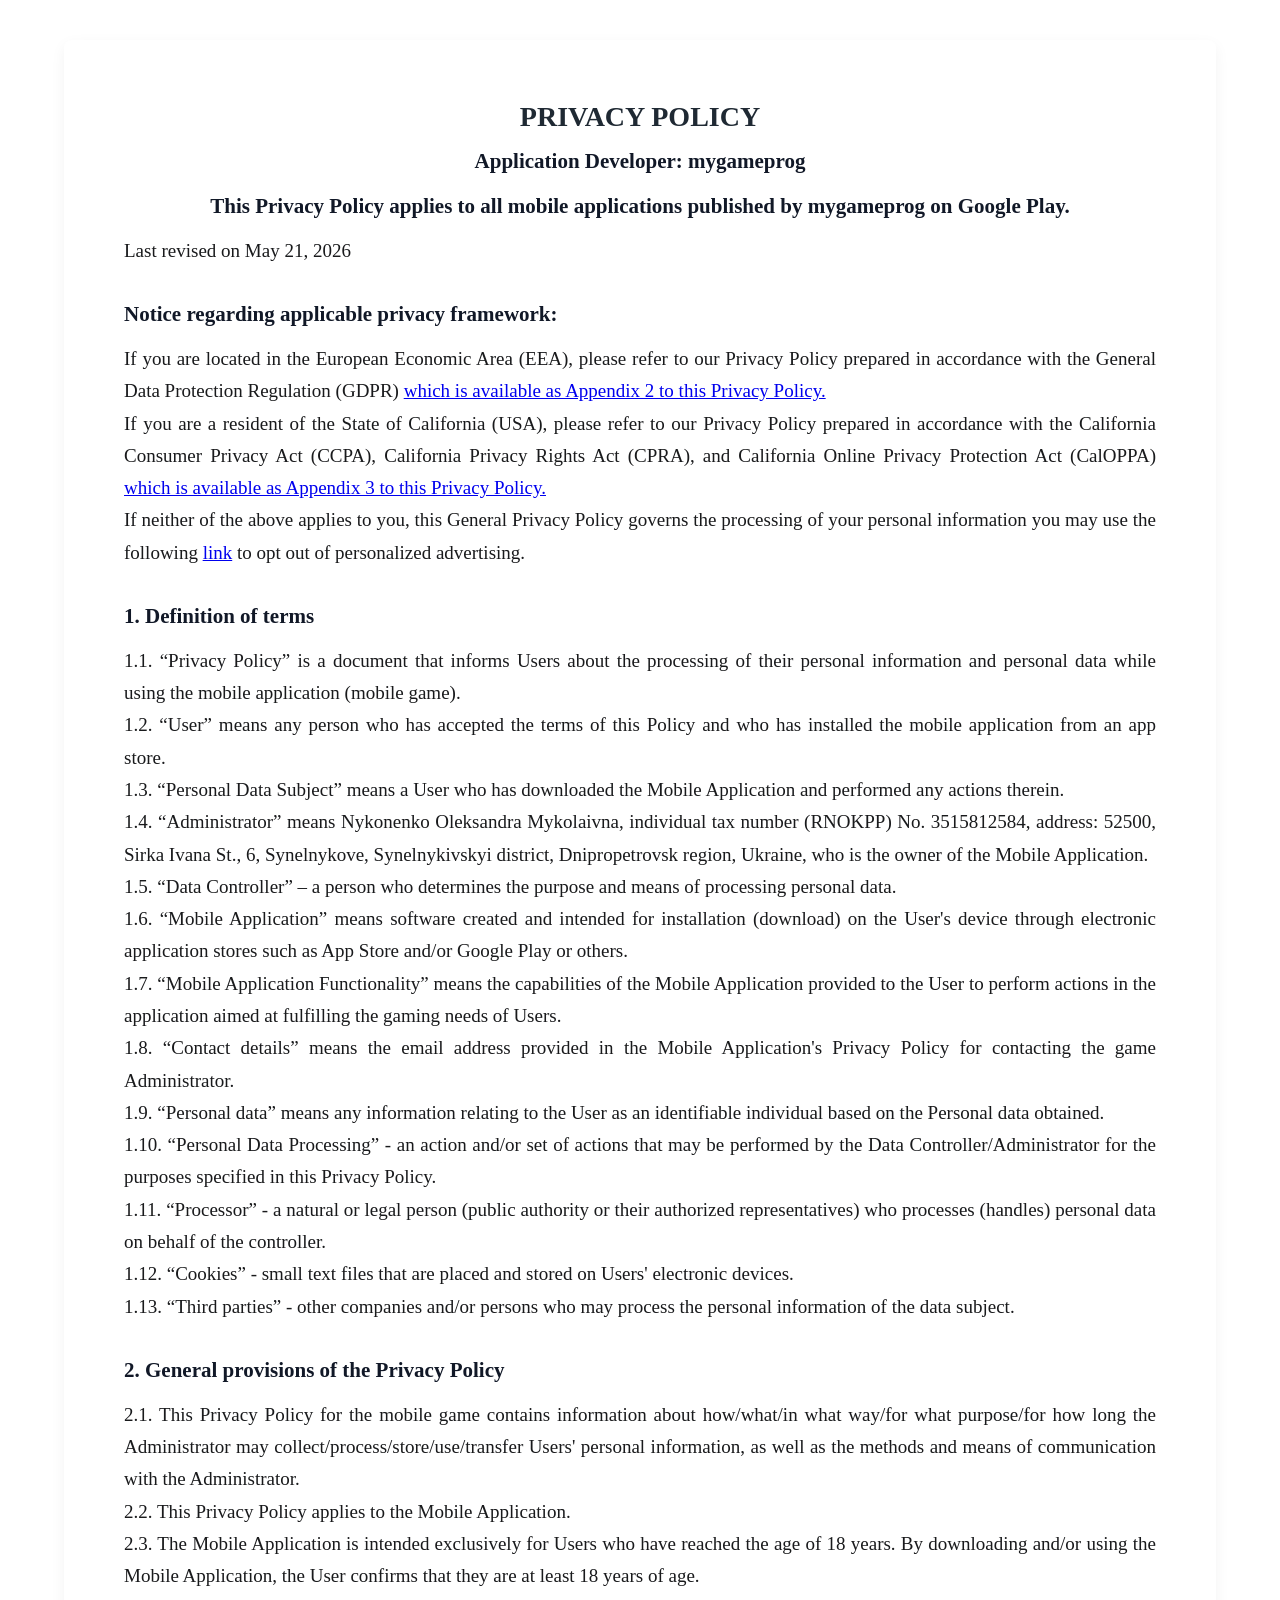
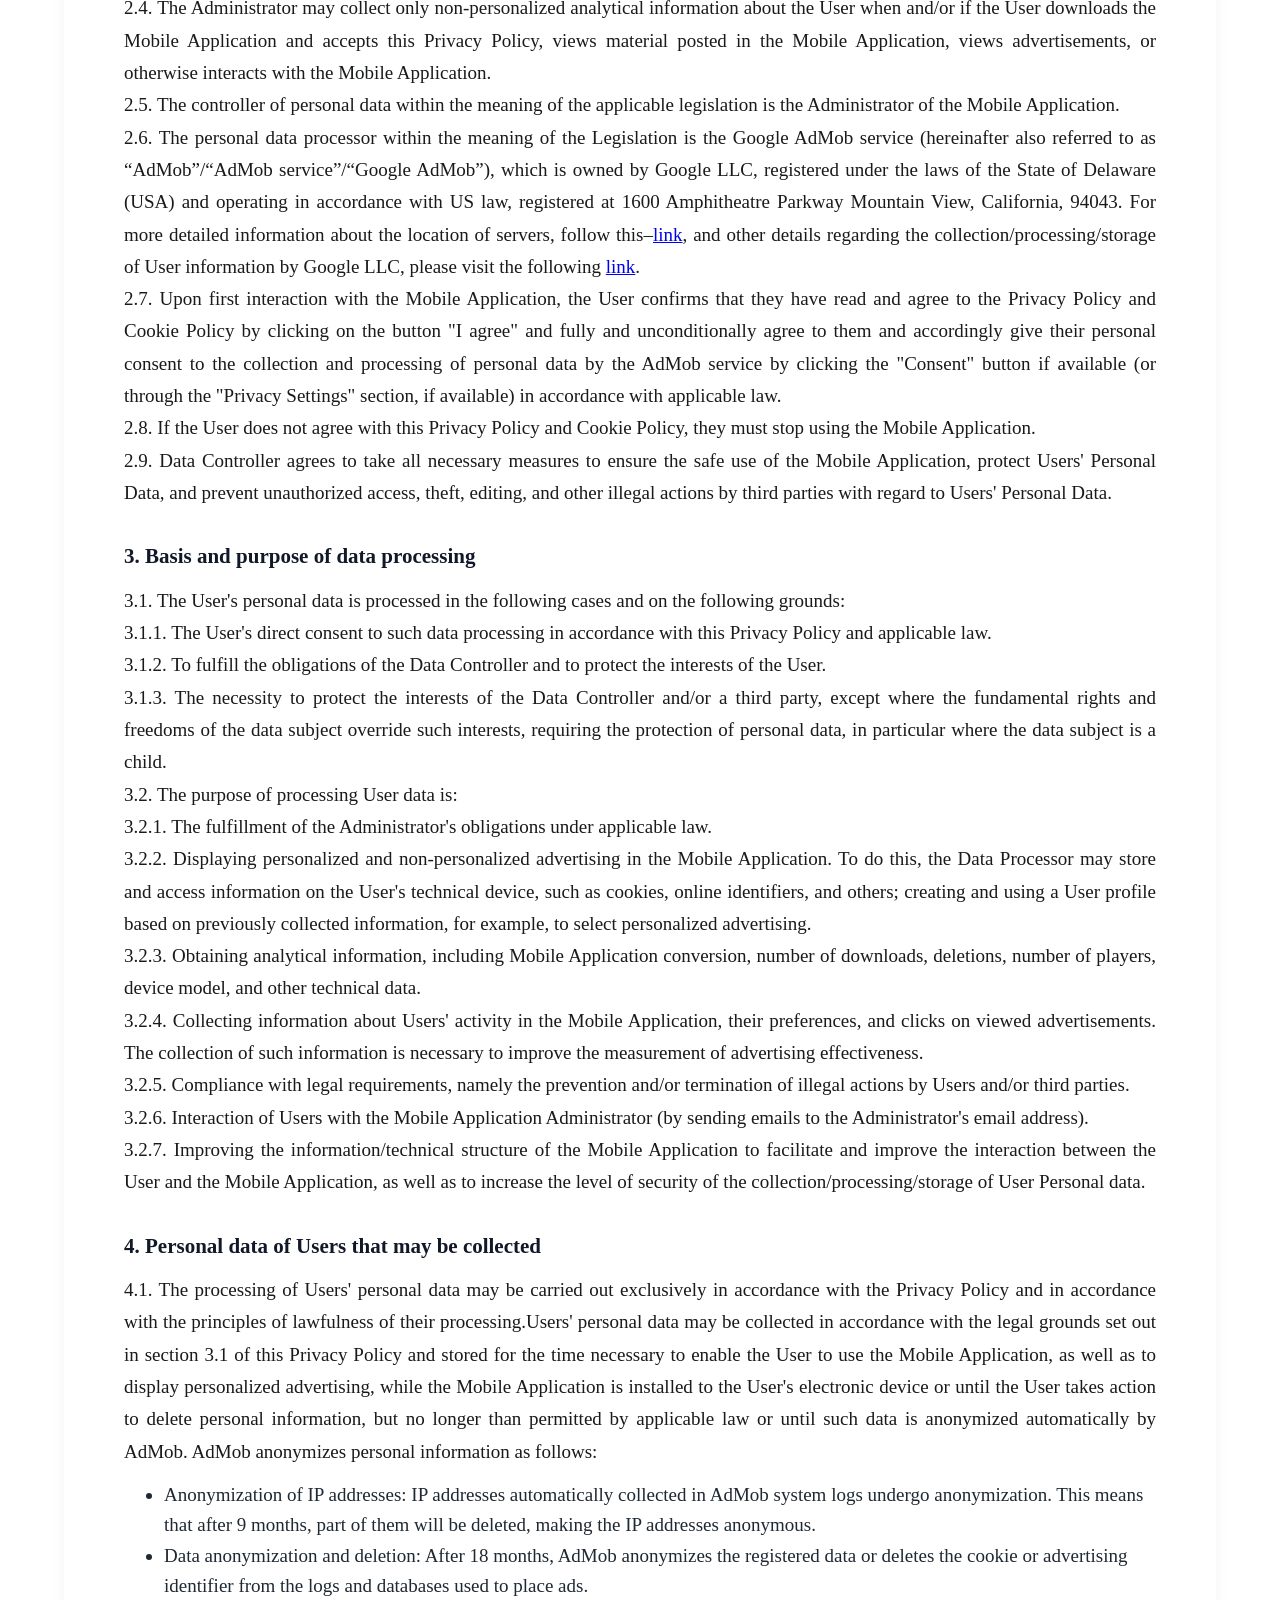
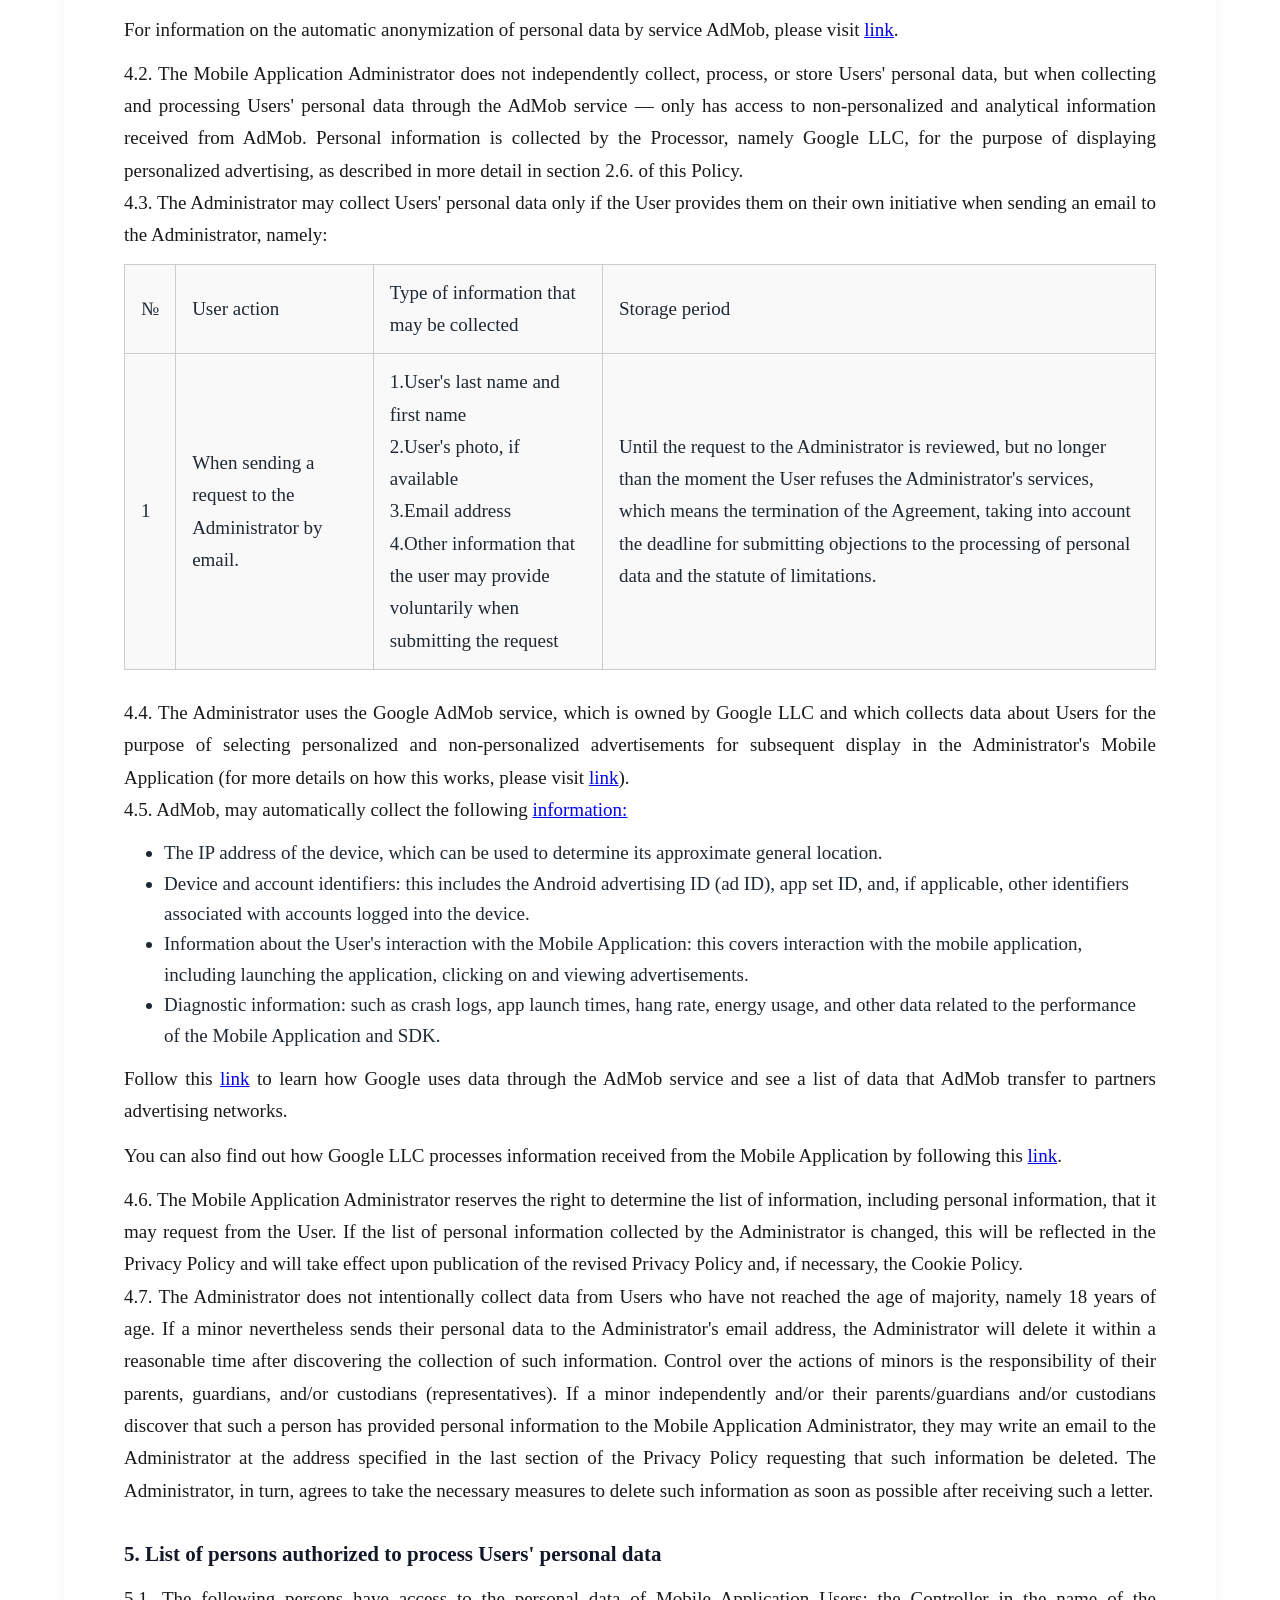
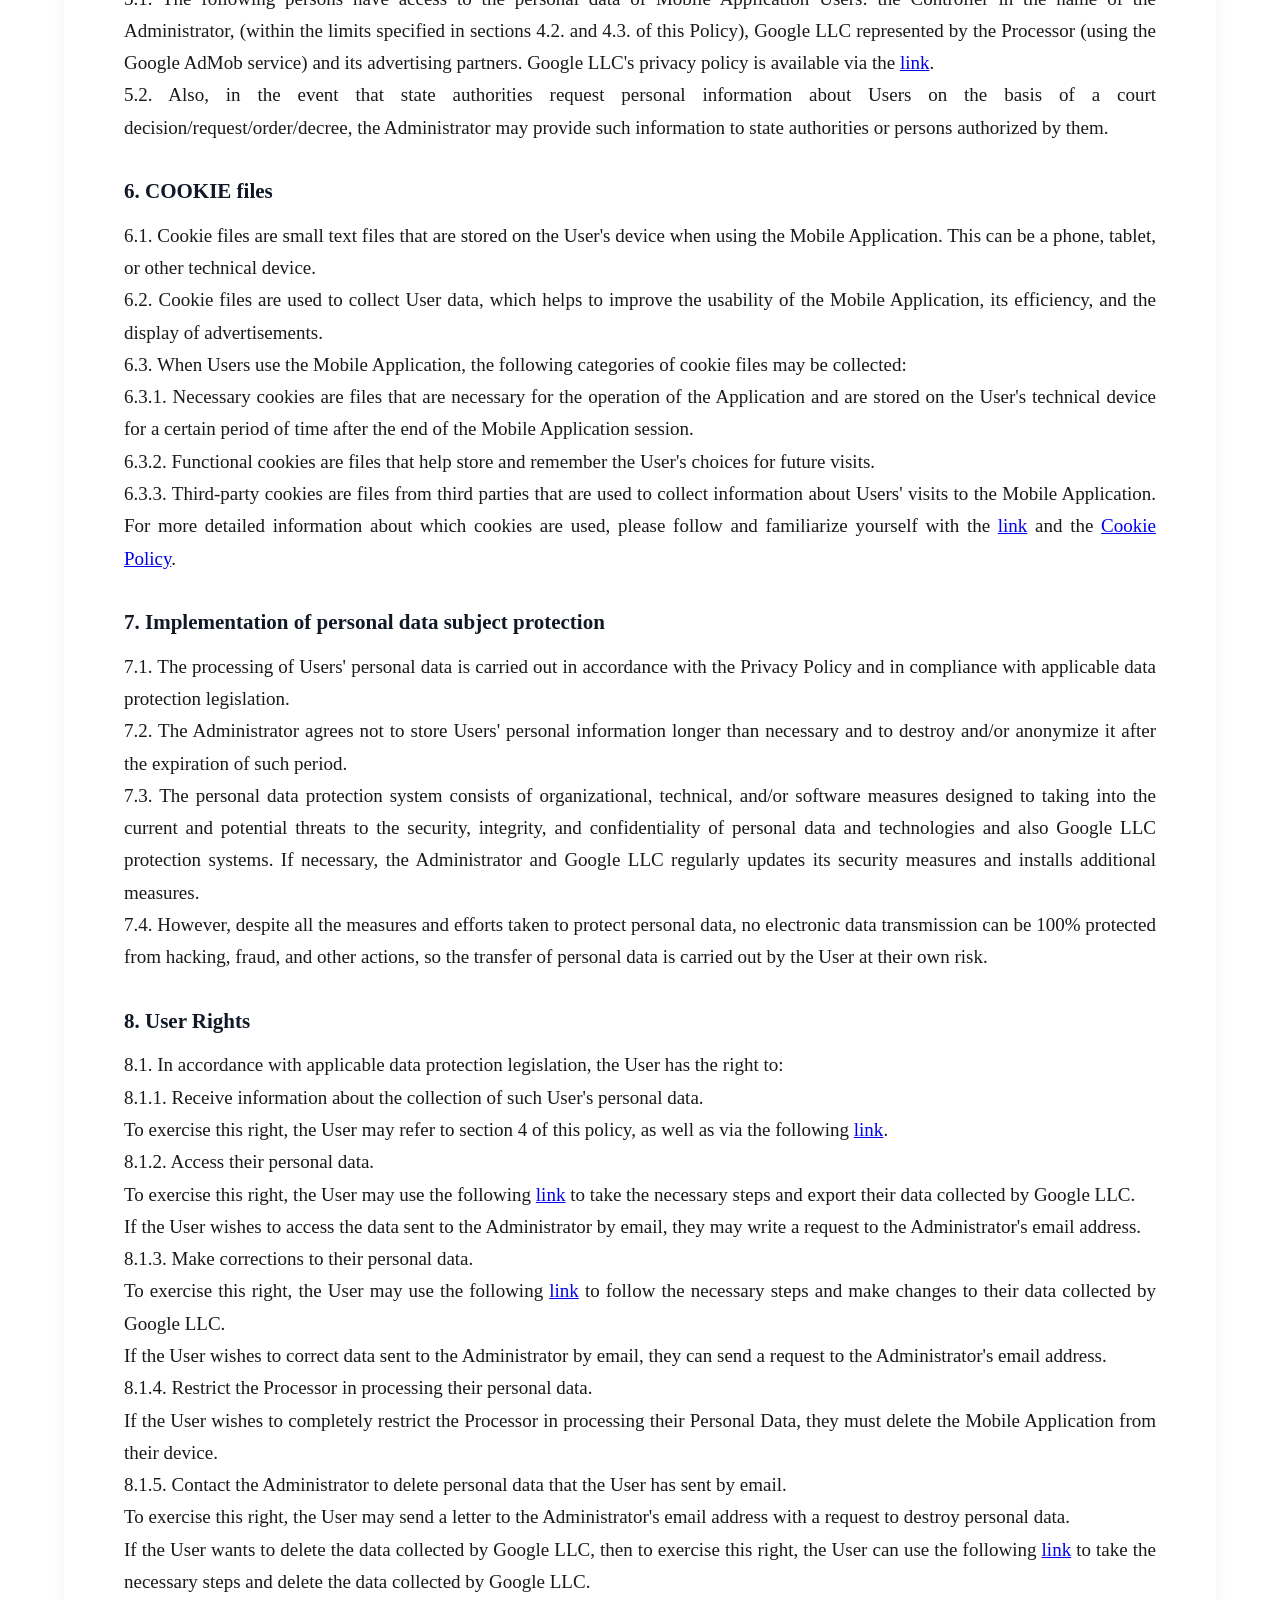
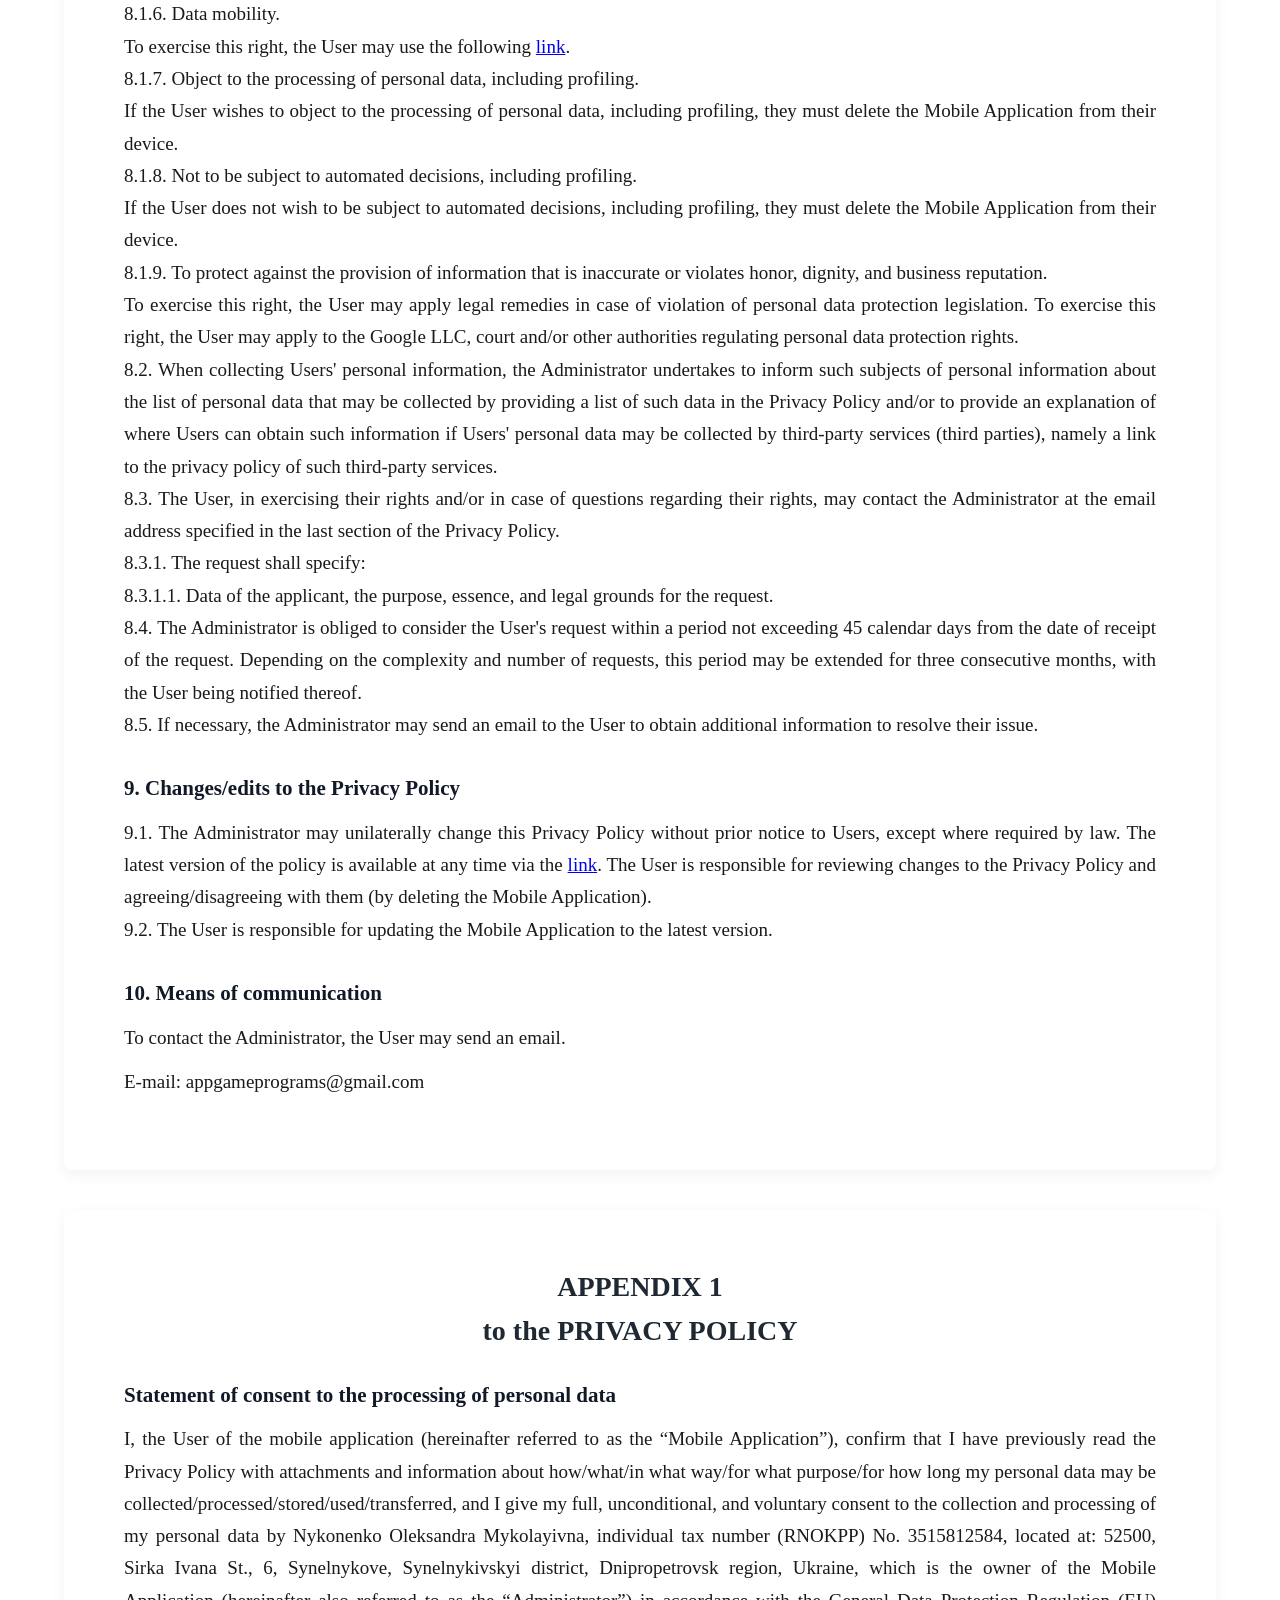
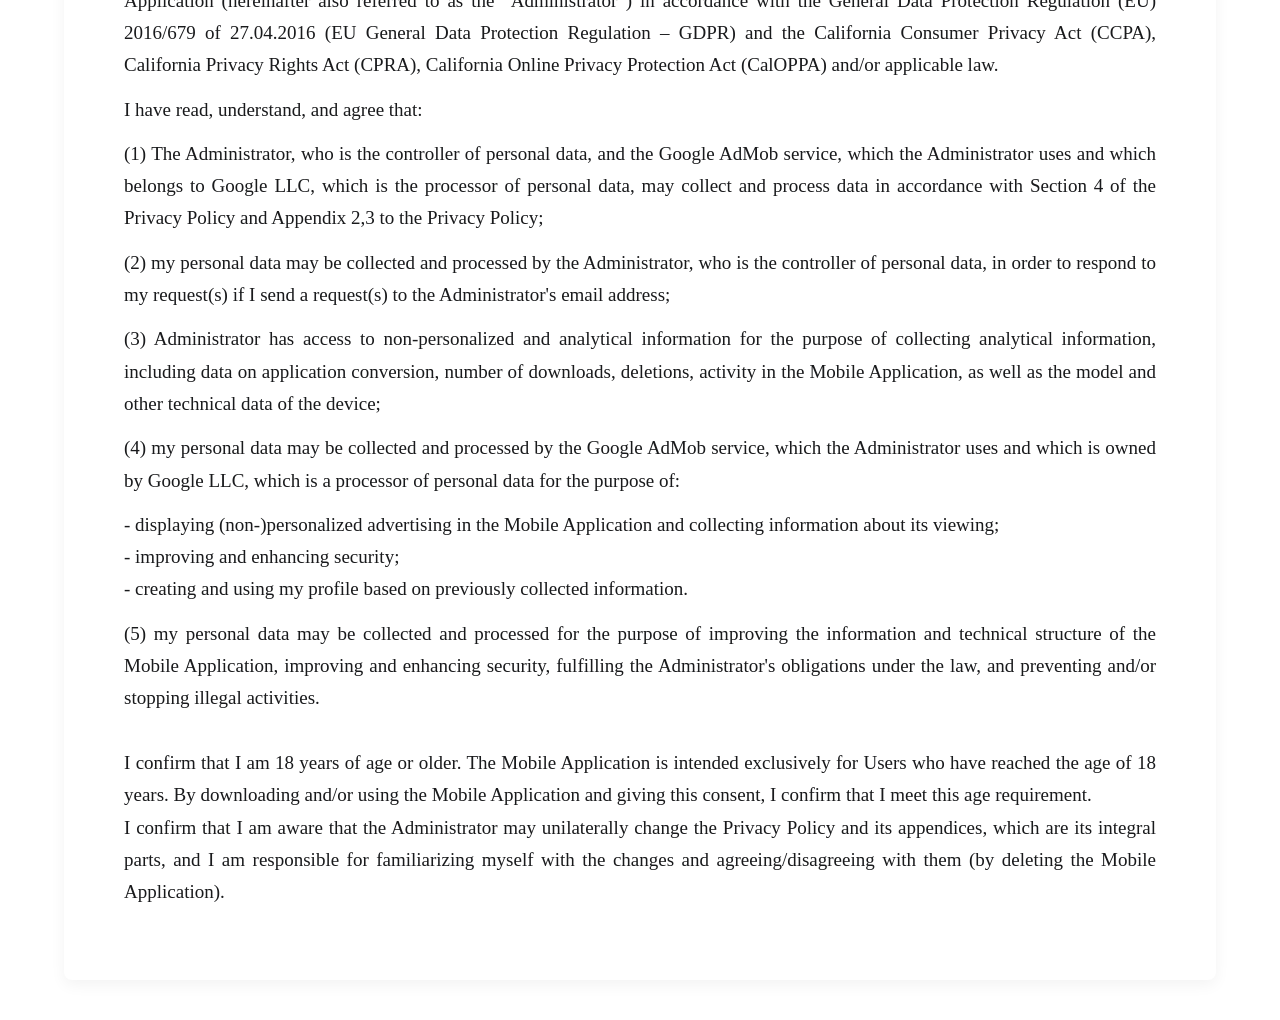
==== commit c9c53e50: "Add files via upload" ====
--- a/index.html
+++ b/index.html
@@ -26,7 +26,7 @@
           1.1. “Privacy Policy” is a document that informs Users about the processing of their personal information and personal data while using the mobile application (mobile game).<br>
 		  1.2. “User” means any person who has accepted the terms of this Policy and who has installed the mobile application from an app store.<br>
 		  1.3. “Personal Data Subject” means a User who has downloaded the Mobile Application and performed any actions therein.<br>
-		  1.4. “Administrator” means an individual entrepreneur Nykonenko Oleksandra Mykolaivna, individual tax number (RNOKPP) No. 3515812584, address: 52500, Sirka Ivana St., 6, Synelnykove, Synelnykivskyi district, Dnipropetrovsk region, Ukraine, who is the owner of the Mobile Application.<br>
+		  1.4. “Administrator” means Nykonenko Oleksandra Mykolaivna, individual tax number (RNOKPP) No. 3515812584, address: 52500, Sirka Ivana St., 6, Synelnykove, Synelnykivskyi district, Dnipropetrovsk region, Ukraine, who is the owner of the Mobile Application.<br>
 		  1.5. “Data Controller” – a person who determines the purpose and means of processing personal data.<br> 
 		  1.6. “Mobile Application” means software created and intended for installation (download) on the User's device through electronic application stores such as App Store and/or Google Play or others.<br> 
 		  1.7. “Mobile Application Functionality” means the capabilities of the Mobile Application provided to the User to perform actions in the application aimed at fulfilling the gaming needs of Users.<br>
@@ -204,7 +204,7 @@
 		<p>
 		I, the User of the mobile application (hereinafter referred to as the “Mobile Application”), confirm that I have previously read the Privacy Policy with attachments and information 
 		about how/what/in what way/for what purpose/for how long my personal data may be collected/processed/stored/used/transferred, and I give my full, unconditional, and voluntary consent to the collection and processing of my personal 
-		data by individual entrepreneur Nykonenko Oleksandra Mykolayivna, individual tax number (RNOKPP) No. 3515812584, located at: 52500, Sirka Ivana St., 6, Synelnykove, Synelnykivskyi district, Dnipropetrovsk region, Ukraine, which is the
+		data by Nykonenko Oleksandra Mykolayivna, individual tax number (RNOKPP) No. 3515812584, located at: 52500, Sirka Ivana St., 6, Synelnykove, Synelnykivskyi district, Dnipropetrovsk region, Ukraine, which is the
 		owner of the Mobile Application (hereinafter also referred to as the “Administrator”) in accordance with the General Data Protection Regulation (EU) 2016/679 of 27.04.2016 (EU General Data Protection Regulation – GDPR) 
 		and the California Consumer Privacy Act (CCPA), California Privacy Rights Act (CPRA), California Online Privacy Protection Act (CalOPPA) and/or applicable law.<br>
 		</p>
